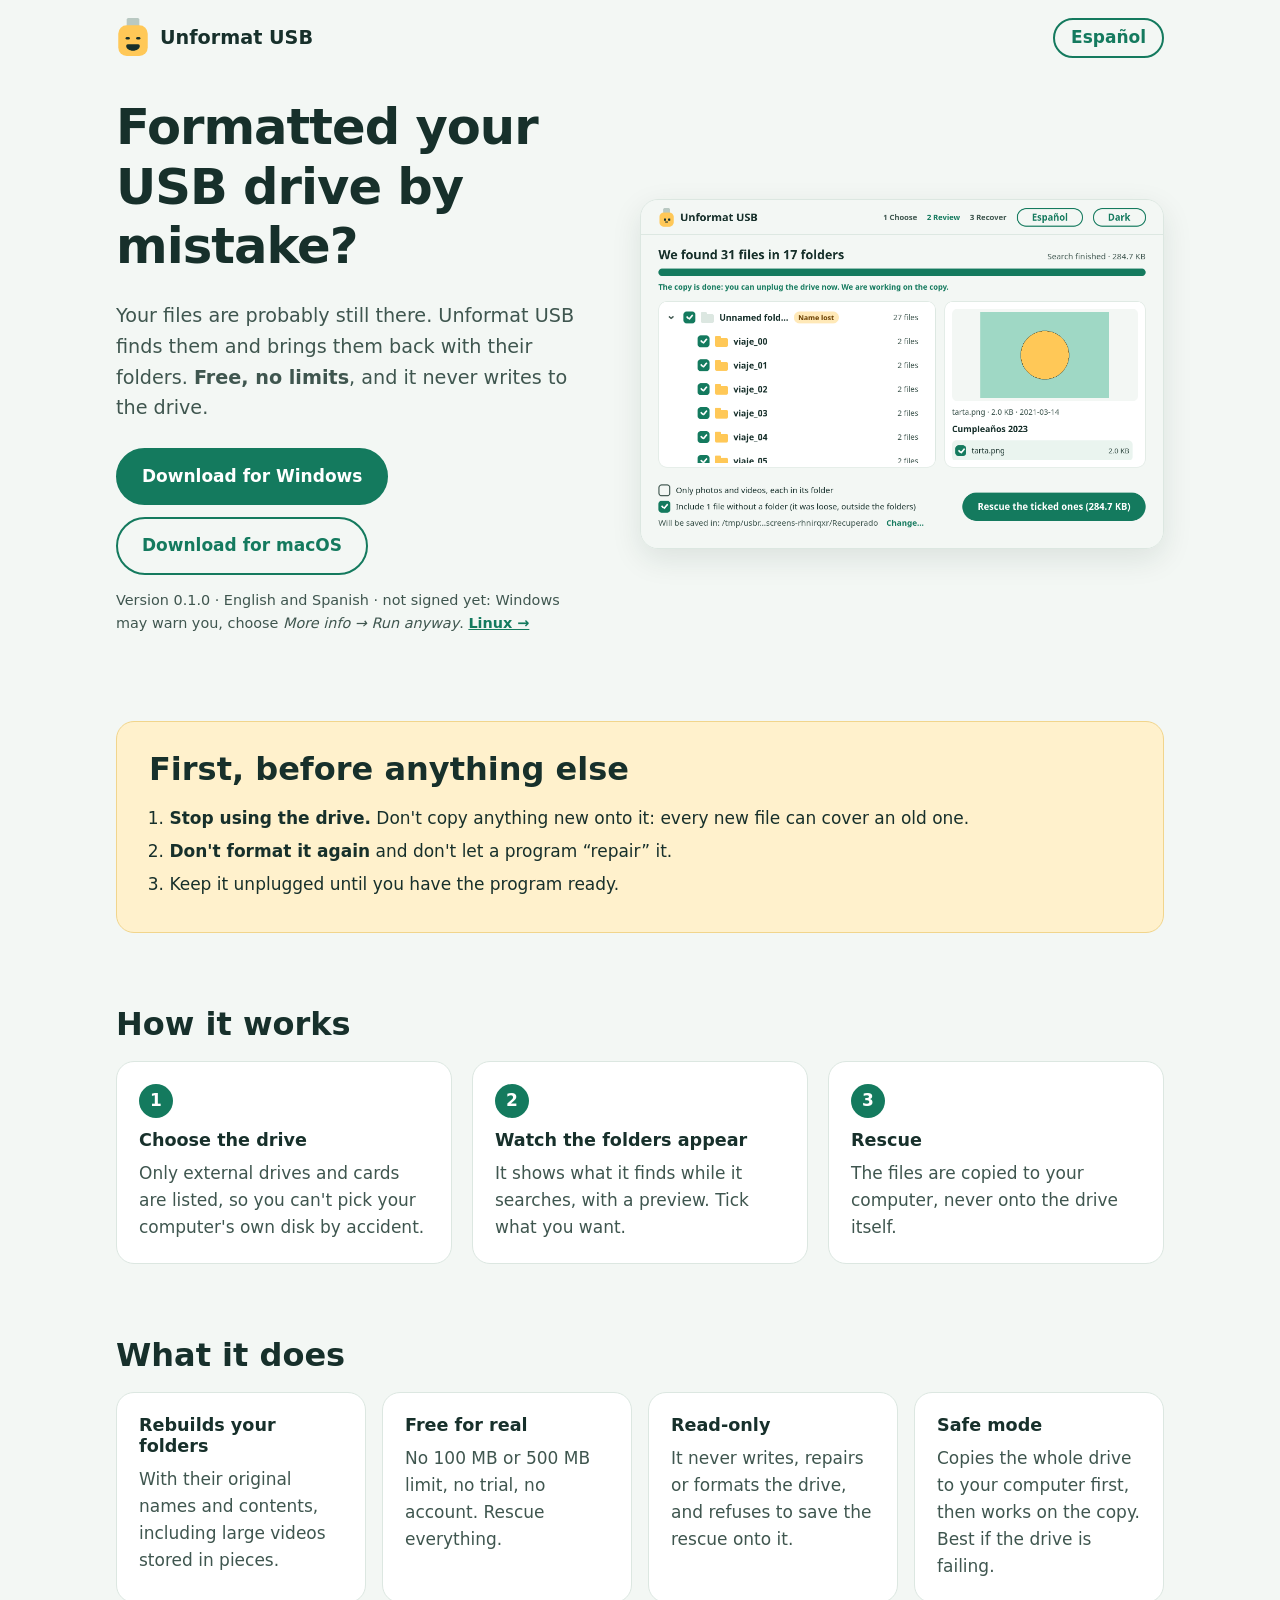
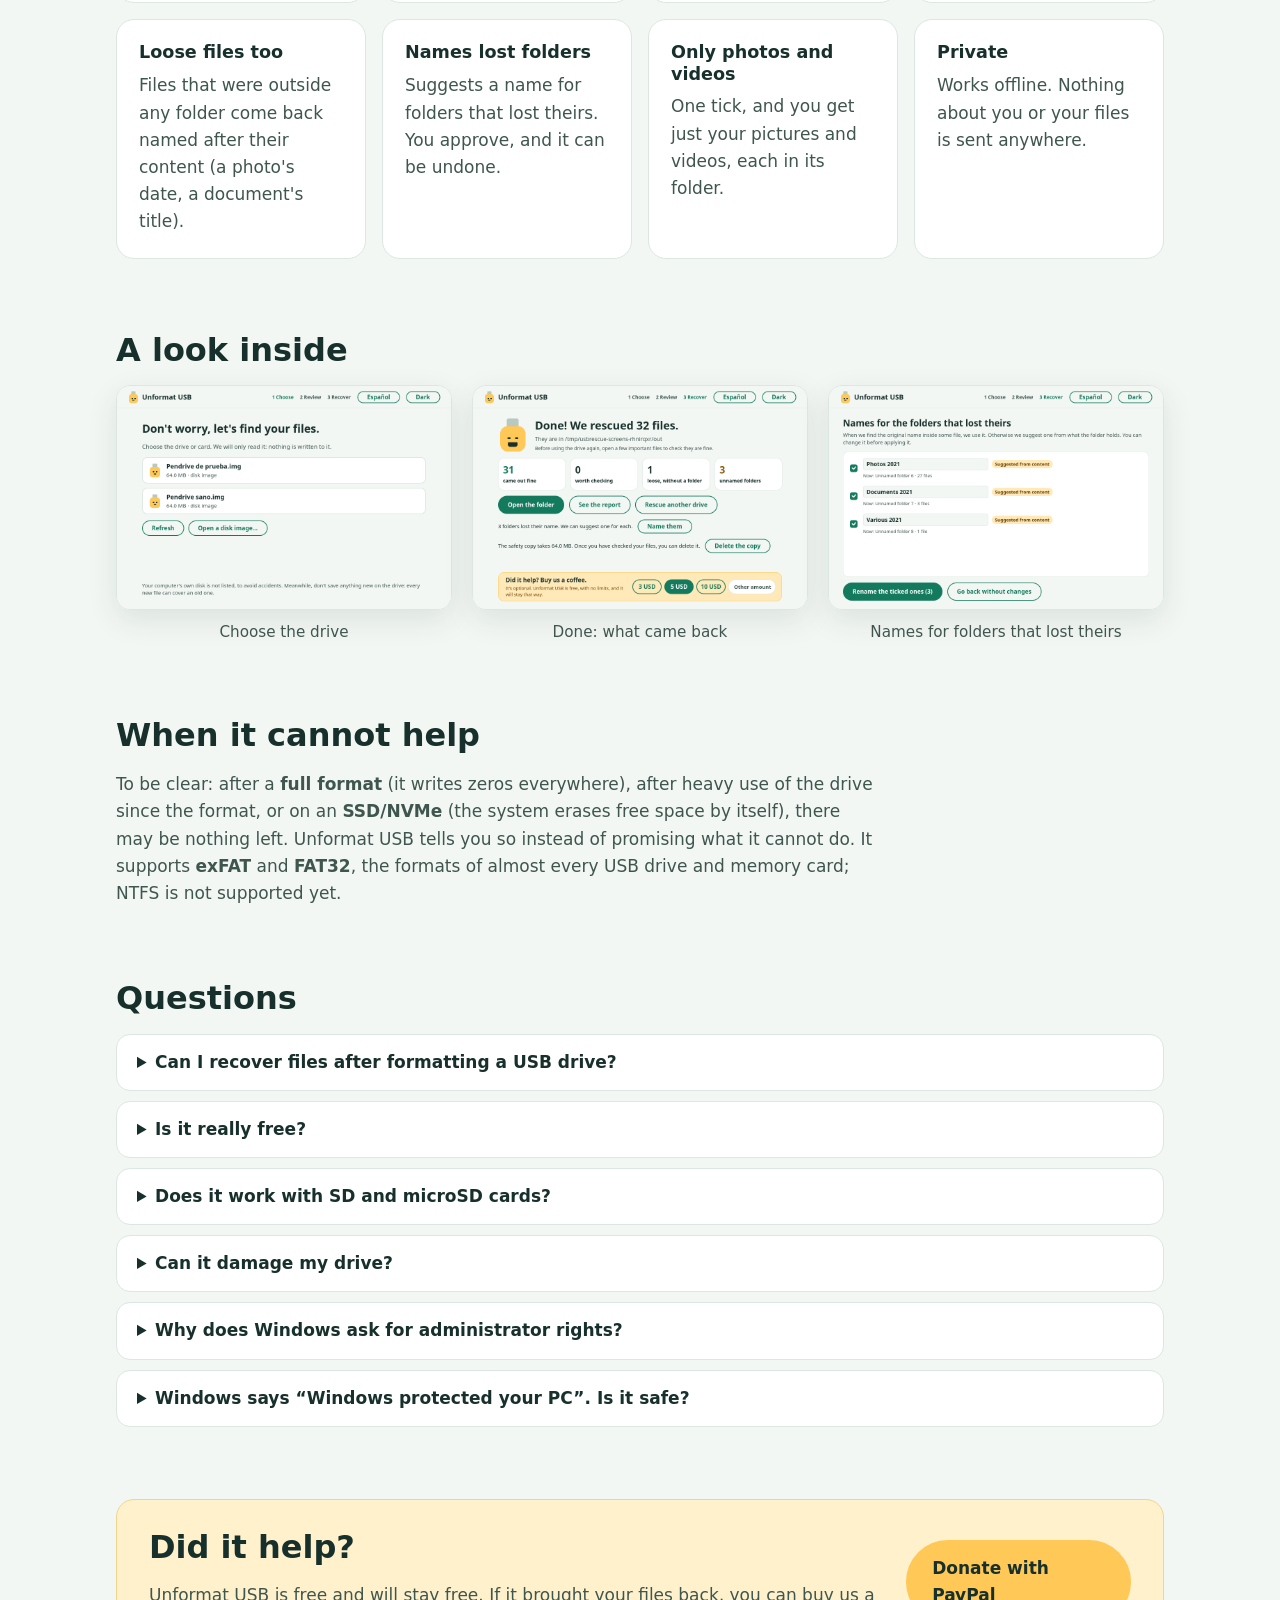
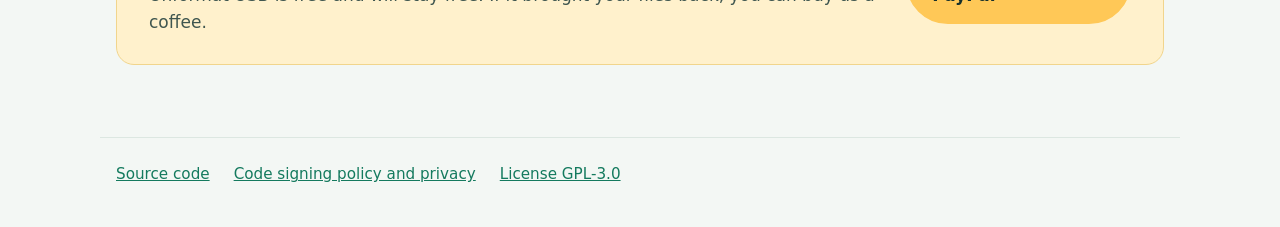
==== docs/index.html @ 5437b18b "Web page for GitHub Pages in English and Spanish, with places for ads Built from one template (tools" ====
<!doctype html>
<html lang="en">
<head>
<meta charset="utf-8">
<meta name="viewport" content="width=device-width, initial-scale=1">
<title>Unformat USB: recover a USB drive formatted by mistake, free</title>
<meta name="description" content="Free, open source program that brings back the folders and files of a USB drive or memory card formatted by mistake (exFAT and FAT32). No limits, never writes to the drive. Windows, macOS and Linux.">
<link rel="canonical" href="https://aluhxp.github.io/unformat-usb/">
<link rel="alternate" hreflang="en" href="https://aluhxp.github.io/unformat-usb/">
<link rel="alternate" hreflang="es" href="https://aluhxp.github.io/unformat-usb/es/">
<link rel="alternate" hreflang="x-default" href="https://aluhxp.github.io/unformat-usb/">
<meta property="og:type" content="website">
<meta property="og:title" content="Unformat USB: recover a USB drive formatted by mistake, free">
<meta property="og:description" content="Free, open source program that brings back the folders and files of a USB drive or memory card formatted by mistake (exFAT and FAT32). No limits, never writes to the drive. Windows, macOS and Linux.">
<meta property="og:url" content="https://aluhxp.github.io/unformat-usb/">
<meta property="og:image" content="https://aluhxp.github.io/unformat-usb/img/en/3-tree.png">
<meta name="twitter:card" content="summary_large_image">
<meta name="theme-color" content="#147A5E">
<link rel="icon" href="icon.svg" type="image/svg+xml">
<link rel="stylesheet" href="style.css">
<script type="application/ld+json">{"@context": "https://schema.org", "@type": "SoftwareApplication", "name": "Unformat USB", "softwareVersion": "0.1.0", "applicationCategory": "UtilitiesApplication", "operatingSystem": "Windows, macOS, Linux", "description": "Free, open source program that brings back the folders and files of a USB drive or memory card formatted by mistake (exFAT and FAT32). No limits, never writes to the drive. Windows, macOS and Linux.", "url": "https://aluhxp.github.io/unformat-usb/", "downloadUrl": "https://github.com/aluhxp/unformat-usb/releases/latest/download/UnformatUSB.exe", "license": "https://www.gnu.org/licenses/gpl-3.0.html", "offers": {"@type": "Offer", "price": "0", "priceCurrency": "USD"}}</script>
<script type="application/ld+json">{"@context": "https://schema.org", "@type": "FAQPage", "mainEntity": [{"@type": "Question", "name": "Can I recover files after formatting a USB drive?", "acceptedAnswer": {"@type": "Answer", "text": "Usually yes. A quick format, the default on Windows, macOS and Linux, only wipes the index of the drive. The files stay where they were until something new is written over them."}}, {"@type": "Question", "name": "Is it really free?", "acceptedAnswer": {"@type": "Answer", "text": "Yes. No limits, no trial, no ads in the program. It is open source (GPL-3.0). If it helps you, you can buy us a coffee, but you don't have to."}}, {"@type": "Question", "name": "Does it work with SD and microSD cards?", "acceptedAnswer": {"@type": "Answer", "text": "Yes, with any card or USB drive formatted as exFAT or FAT32, through a card reader or adapter."}}, {"@type": "Question", "name": "Can it damage my drive?", "acceptedAnswer": {"@type": "Answer", "text": "No. It only reads. It never writes, repairs or formats the drive, and it won't save the rescued files onto the same drive."}}, {"@type": "Question", "name": "Why does Windows ask for administrator rights?", "acceptedAnswer": {"@type": "Answer", "text": "Reading a whole drive, below its files, needs them. That is the only reason."}}, {"@type": "Question", "name": "Windows says “Windows protected your PC”. Is it safe?", "acceptedAnswer": {"@type": "Answer", "text": "The program is not signed yet (a certificate is on the way). Choose “More info” and “Run anyway”. The source code is public and every version is built and tested automatically on GitHub."}}]}</script>
<script src="ads.js" defer></script>
</head>
<body>
<header class="top wrap">
  <a class="brand" href="https://aluhxp.github.io/unformat-usb/"><svg class="mascot" viewBox="0 0 64 76" aria-hidden="true">
<rect x="20" y="0" width="24" height="18" rx="3" fill="#B9C9C2"/>
<rect x="4" y="14" width="56" height="58" rx="16" fill="#FFC857"/>
<rect x="18" y="36" width="8" height="5" rx="2.5" fill="#17302B"/>
<rect x="38" y="36" width="8" height="5" rx="2.5" fill="#17302B"/>
<path d="M22 50h20a3 3 0 0 1 3 3c0 5-6 9-13 9s-13-4-13-9a3 3 0 0 1 3-3z" fill="#17302B"/>
</svg><span>Unformat USB</span></a>
  <a class="lang" href="es/" hreflang="es">Español</a>
</header>
<main>
<section class="hero wrap">
  <div class="hero-text">
    <h1>Formatted your USB drive by mistake?</h1>
    <p class="lead">Your files are probably still there. Unformat USB finds them and brings them back with their folders. <strong>Free, no limits</strong>, and it never writes to the drive.</p>
    <div class="dl">
      <a class="btn primary" href="https://github.com/aluhxp/unformat-usb/releases/latest/download/UnformatUSB.exe" data-os="win">Download for Windows</a>
      <a class="btn" href="https://github.com/aluhxp/unformat-usb/releases/latest/download/UnformatUSB-macOS.zip" data-os="mac">Download for macOS</a>
    </div>
    <p class="note">Version 0.1.0 · English and Spanish · not signed yet: Windows may warn you, choose <em>More info → Run anyway</em>. <a class="linux" href="https://github.com/aluhxp/unformat-usb#download">Linux →</a></p>
  </div>
  <picture class="hero-shot">
    <source srcset="img/en_dark/3-tree.png" media="(prefers-color-scheme: dark)">
    <img src="img/en/3-tree.png" alt="Unformat USB showing the folders it found on a formatted drive" width="960" height="640">
  </picture>
</section>

<section class="wrap first">
  <h2>First, before anything else</h2>
  <ol><li><strong>Stop using the drive.</strong> Don't copy anything new onto it: every new file can cover an old one.</li><li><strong>Don't format it again</strong> and don't let a program “repair” it.</li><li>Keep it unplugged until you have the program ready.</li></ol>
</section>

<section class="wrap">
  <h2>How it works</h2>
  <ol class="how"><li><span class="n">1</span><h3>Choose the drive</h3><p>Only external drives and cards are listed, so you can't pick your computer's own disk by accident.</p></li><li><span class="n">2</span><h3>Watch the folders appear</h3><p>It shows what it finds while it searches, with a preview. Tick what you want.</p></li><li><span class="n">3</span><h3>Rescue</h3><p>The files are copied to your computer, never onto the drive itself.</p></li></ol>
</section>

<aside class="ad" data-ad-slot="after-how" aria-label="Advertisement"></aside>

<section class="wrap">
  <h2>What it does</h2>
  <ul class="feats"><li><h3>Rebuilds your folders</h3><p>With their original names and contents, including large videos stored in pieces.</p></li><li><h3>Free for real</h3><p>No 100 MB or 500 MB limit, no trial, no account. Rescue everything.</p></li><li><h3>Read-only</h3><p>It never writes, repairs or formats the drive, and refuses to save the rescue onto it.</p></li><li><h3>Safe mode</h3><p>Copies the whole drive to your computer first, then works on the copy. Best if the drive is failing.</p></li><li><h3>Loose files too</h3><p>Files that were outside any folder come back named after their content (a photo's date, a document's title).</p></li><li><h3>Names lost folders</h3><p>Suggests a name for folders that lost theirs. You approve, and it can be undone.</p></li><li><h3>Only photos and videos</h3><p>One tick, and you get just your pictures and videos, each in its folder.</p></li><li><h3>Private</h3><p>Works offline. Nothing about you or your files is sent anywhere.</p></li></ul>
</section>

<section class="wrap">
  <h2>A look inside</h2>
  <div class="shots"><figure><picture><source srcset="img/en_dark/1-pick.png" media="(prefers-color-scheme: dark)"><img src="img/en/1-pick.png" alt="Choose the drive" width="960" height="640" loading="lazy"></picture><figcaption>Choose the drive</figcaption></figure><figure><picture><source srcset="img/en_dark/5-done.png" media="(prefers-color-scheme: dark)"><img src="img/en/5-done.png" alt="Done: what came back" width="960" height="640" loading="lazy"></picture><figcaption>Done: what came back</figcaption></figure><figure><picture><source srcset="img/en_dark/6-names.png" media="(prefers-color-scheme: dark)"><img src="img/en/6-names.png" alt="Names for folders that lost theirs" width="960" height="640" loading="lazy"></picture><figcaption>Names for folders that lost theirs</figcaption></figure></div>
</section>

<section class="wrap honest">
  <h2>When it cannot help</h2>
  <p>To be clear: after a <strong>full format</strong> (it writes zeros everywhere), after heavy use of the drive since the format, or on an <strong>SSD/NVMe</strong> (the system erases free space by itself), there may be nothing left. Unformat USB tells you so instead of promising what it cannot do. It supports <strong>exFAT</strong> and <strong>FAT32</strong>, the formats of almost every USB drive and memory card; NTFS is not supported yet.</p>
</section>

<aside class="ad" data-ad-slot="before-faq" aria-label="Advertisement"></aside>

<section class="wrap faq">
  <h2>Questions</h2>
  <details><summary>Can I recover files after formatting a USB drive?</summary><p>Usually yes. A quick format, the default on Windows, macOS and Linux, only wipes the index of the drive. The files stay where they were until something new is written over them.</p></details><details><summary>Is it really free?</summary><p>Yes. No limits, no trial, no ads in the program. It is open source (GPL-3.0). If it helps you, you can buy us a coffee, but you don&#x27;t have to.</p></details><details><summary>Does it work with SD and microSD cards?</summary><p>Yes, with any card or USB drive formatted as exFAT or FAT32, through a card reader or adapter.</p></details><details><summary>Can it damage my drive?</summary><p>No. It only reads. It never writes, repairs or formats the drive, and it won&#x27;t save the rescued files onto the same drive.</p></details><details><summary>Why does Windows ask for administrator rights?</summary><p>Reading a whole drive, below its files, needs them. That is the only reason.</p></details><details><summary>Windows says “Windows protected your PC”. Is it safe?</summary><p>The program is not signed yet (a certificate is on the way). Choose “More info” and “Run anyway”. The source code is public and every version is built and tested automatically on GitHub.</p></details>
</section>

<section class="wrap donate">
  <div>
    <h2>Did it help?</h2>
    <p>Unformat USB is free and will stay free. If it brought your files back, you can buy us a coffee.</p>
  </div>
  <a class="btn sun" href="https://www.paypal.com/donate/?business=aluhxp%40gmail.com&amp;currency_code=USD&amp;item_name=Unformat+USB" rel="noopener">Donate with PayPal</a>
</section>

<aside class="ad" data-ad-slot="bottom" aria-label="Advertisement"></aside>
</main>
<footer class="wrap foot">
  <a href="https://github.com/aluhxp/unformat-usb">Source code</a>
  <a href="https://github.com/aluhxp/unformat-usb/blob/main/docs/code-signing.md">Code signing policy and privacy</a>
  <a href="https://github.com/aluhxp/unformat-usb/blob/main/LICENSE">License GPL-3.0</a>
</footer>
<script>
// put the button for the visitor's system first
(function () {
  var mac = /Mac|iPhone|iPad/.test(navigator.platform || navigator.userAgent);
  if (!mac) return;
  var dl = document.querySelector('.dl'), m = dl.querySelector('[data-os=mac]'), w = dl.querySelector('[data-os=win]');
  m.classList.add('primary'); w.classList.remove('primary'); dl.insertBefore(m, w);
})();
</script>
</body>
</html>
---- docs/style.css ----
:root {
  --bg: #F3F7F4; --card: #FFFFFF; --line: #DCE7E1; --ink: #17302B; --soft: #3F564F;
  --accent: #147A5E; --accent-ink: #FFFFFF; --sun: #FFC857; --sun-bg: #FFF1CC; --sun-line: #F1D58C;
  --shadow: 0 10px 30px rgba(23, 48, 43, .10);
}
@media (prefers-color-scheme: dark) {
  :root {
    --bg: #10201C; --card: #19302A; --line: #2B4A41; --ink: #EAF4EF; --soft: #A9C2B8;
    --accent: #3FC79E; --accent-ink: #0B1F19; --sun-bg: #3A2F12; --sun-line: #5C4A1C;
    --shadow: 0 10px 30px rgba(0, 0, 0, .35);
  }
}
* { box-sizing: border-box; }
html { -webkit-text-size-adjust: 100%; }
body {
  margin: 0; background: var(--bg); color: var(--ink);
  font: 17px/1.6 "Nunito", "Segoe UI", system-ui, -apple-system, Roboto, "Noto Sans", sans-serif;
}
a { color: var(--accent); }
img { max-width: 100%; height: auto; display: block; }
.wrap { max-width: 1080px; margin: 0 auto; padding: 0 16px; }
h1, h2, h3 { line-height: 1.2; margin: 0 0 .5em; }
h1 { font-size: clamp(2rem, 5vw, 3.1rem); letter-spacing: -.02em; }
h2 { font-size: clamp(1.5rem, 3vw, 2rem); margin-top: 0; }
h3 { font-size: 1.1rem; }
section.wrap { margin: 72px auto; }
.hero.wrap { margin-top: 40px; }

.top { display: flex; align-items: center; justify-content: space-between; padding-top: 18px; }
.brand { display: flex; align-items: center; gap: 10px; color: var(--ink); text-decoration: none;
         font-weight: 800; font-size: 1.2rem; }
.mascot { width: 34px; height: 40px; }
.lang { font-weight: 700; text-decoration: none; border: 2px solid var(--accent); border-radius: 999px;
        padding: 4px 16px; }

.hero { display: grid; grid-template-columns: 1fr 1.1fr; gap: 48px; align-items: center; }
.lead { font-size: 1.2rem; color: var(--soft); }
.hero-shot img { border-radius: 18px; box-shadow: var(--shadow); border: 1px solid var(--line); }
.dl { display: flex; flex-wrap: wrap; gap: 12px; margin: 24px 0 10px; }
.btn { display: inline-block; padding: 13px 24px; border-radius: 999px; font-weight: 800;
       text-decoration: none; border: 2px solid var(--accent); color: var(--accent); background: transparent;
       transition: transform .15s ease, box-shadow .15s ease; }
.btn:hover { transform: translateY(-2px); box-shadow: var(--shadow); }
.btn.primary { background: var(--accent); color: var(--accent-ink); }
.btn.ghost { border-color: var(--line); color: var(--soft); }
.btn.sun { background: var(--sun); border-color: var(--sun); color: #17302B; }
.note { font-size: .9rem; color: var(--soft); }
.linux { font-weight: 700; }

.first, .donate { max-width: 1048px; }
.first { background: var(--sun-bg); border: 1px solid var(--sun-line); border-radius: 18px; padding: 28px 32px; }
.first ol { margin: 0; padding-left: 1.2em; }
.first li { margin: 6px 0; }

.how { list-style: none; padding: 0; display: grid; grid-template-columns: repeat(3, 1fr); gap: 20px; }
.how li, .feats li { background: var(--card); border: 1px solid var(--line); border-radius: 18px; padding: 22px; }
.how p, .feats p { margin: 0; color: var(--soft); }
.n { display: inline-grid; place-items: center; width: 34px; height: 34px; border-radius: 50%;
     background: var(--accent); color: var(--accent-ink); font-weight: 800; margin-bottom: 12px; }
.feats { list-style: none; padding: 0; display: grid; grid-template-columns: repeat(4, 1fr); gap: 16px; }

.shots { display: grid; grid-template-columns: repeat(3, 1fr); gap: 20px; }
.shots figure { margin: 0; }
.shots img { border-radius: 14px; border: 1px solid var(--line); box-shadow: var(--shadow); }
figcaption { text-align: center; color: var(--soft); font-size: .95rem; margin-top: 10px; }

.honest p { max-width: 760px; color: var(--soft); }
.faq details { background: var(--card); border: 1px solid var(--line); border-radius: 14px;
               padding: 14px 20px; margin: 10px 0; }
.faq summary { cursor: pointer; font-weight: 700; }
.faq details p { margin: 10px 0 2px; color: var(--soft); }

.donate { display: flex; gap: 24px; align-items: center; justify-content: space-between;
          background: var(--sun-bg); border: 1px solid var(--sun-line); border-radius: 18px; padding: 28px 32px; }
.donate p { margin: 0; color: var(--soft); }

/* ad places stay hidden until ads.js fills them */
.ad { display: none; max-width: 1080px; margin: 48px auto; padding: 0 16px; text-align: center; }
.ad.on { display: block; }
.ad.on::before { content: attr(aria-label); display: block; font-size: .75rem; color: var(--soft);
                 letter-spacing: .08em; text-transform: uppercase; margin-bottom: 6px; }

.foot { display: flex; flex-wrap: wrap; gap: 24px; padding-top: 24px; padding-bottom: 40px;
        border-top: 1px solid var(--line); font-size: .95rem; }

@media (max-width: 880px) {
  .hero { grid-template-columns: 1fr; gap: 32px; }
  .how, .shots { grid-template-columns: 1fr; }
  .feats { grid-template-columns: 1fr 1fr; }
}
@media (max-width: 520px) {
  section.wrap { margin: 48px auto; }
  .first, .donate { margin-left: 16px; margin-right: 16px; }
  .feats { grid-template-columns: 1fr; }
  .first, .donate { padding: 22px 20px; }
  .donate { flex-direction: column; align-items: flex-start; }
  .btn { width: 100%; text-align: center; }
}
@media (prefers-reduced-motion: reduce) { .btn { transition: none; } .btn:hover { transform: none; } }
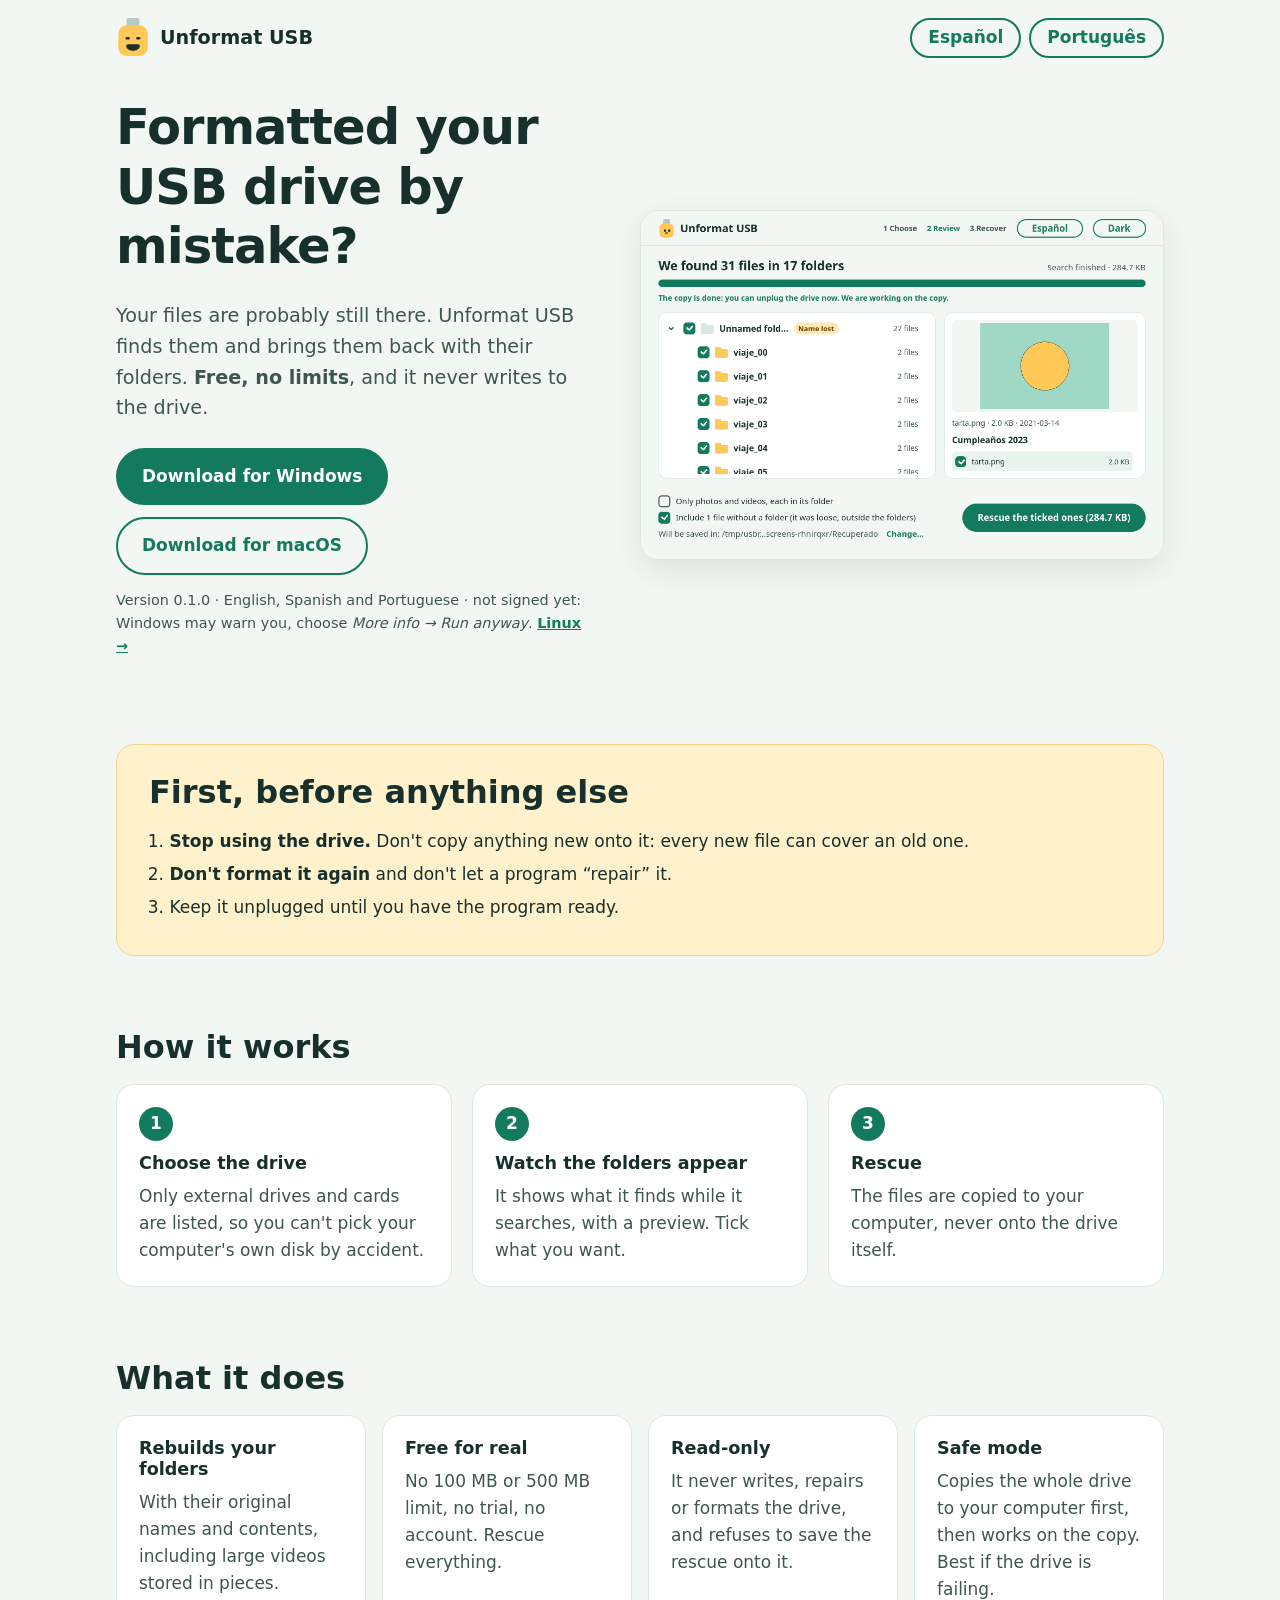
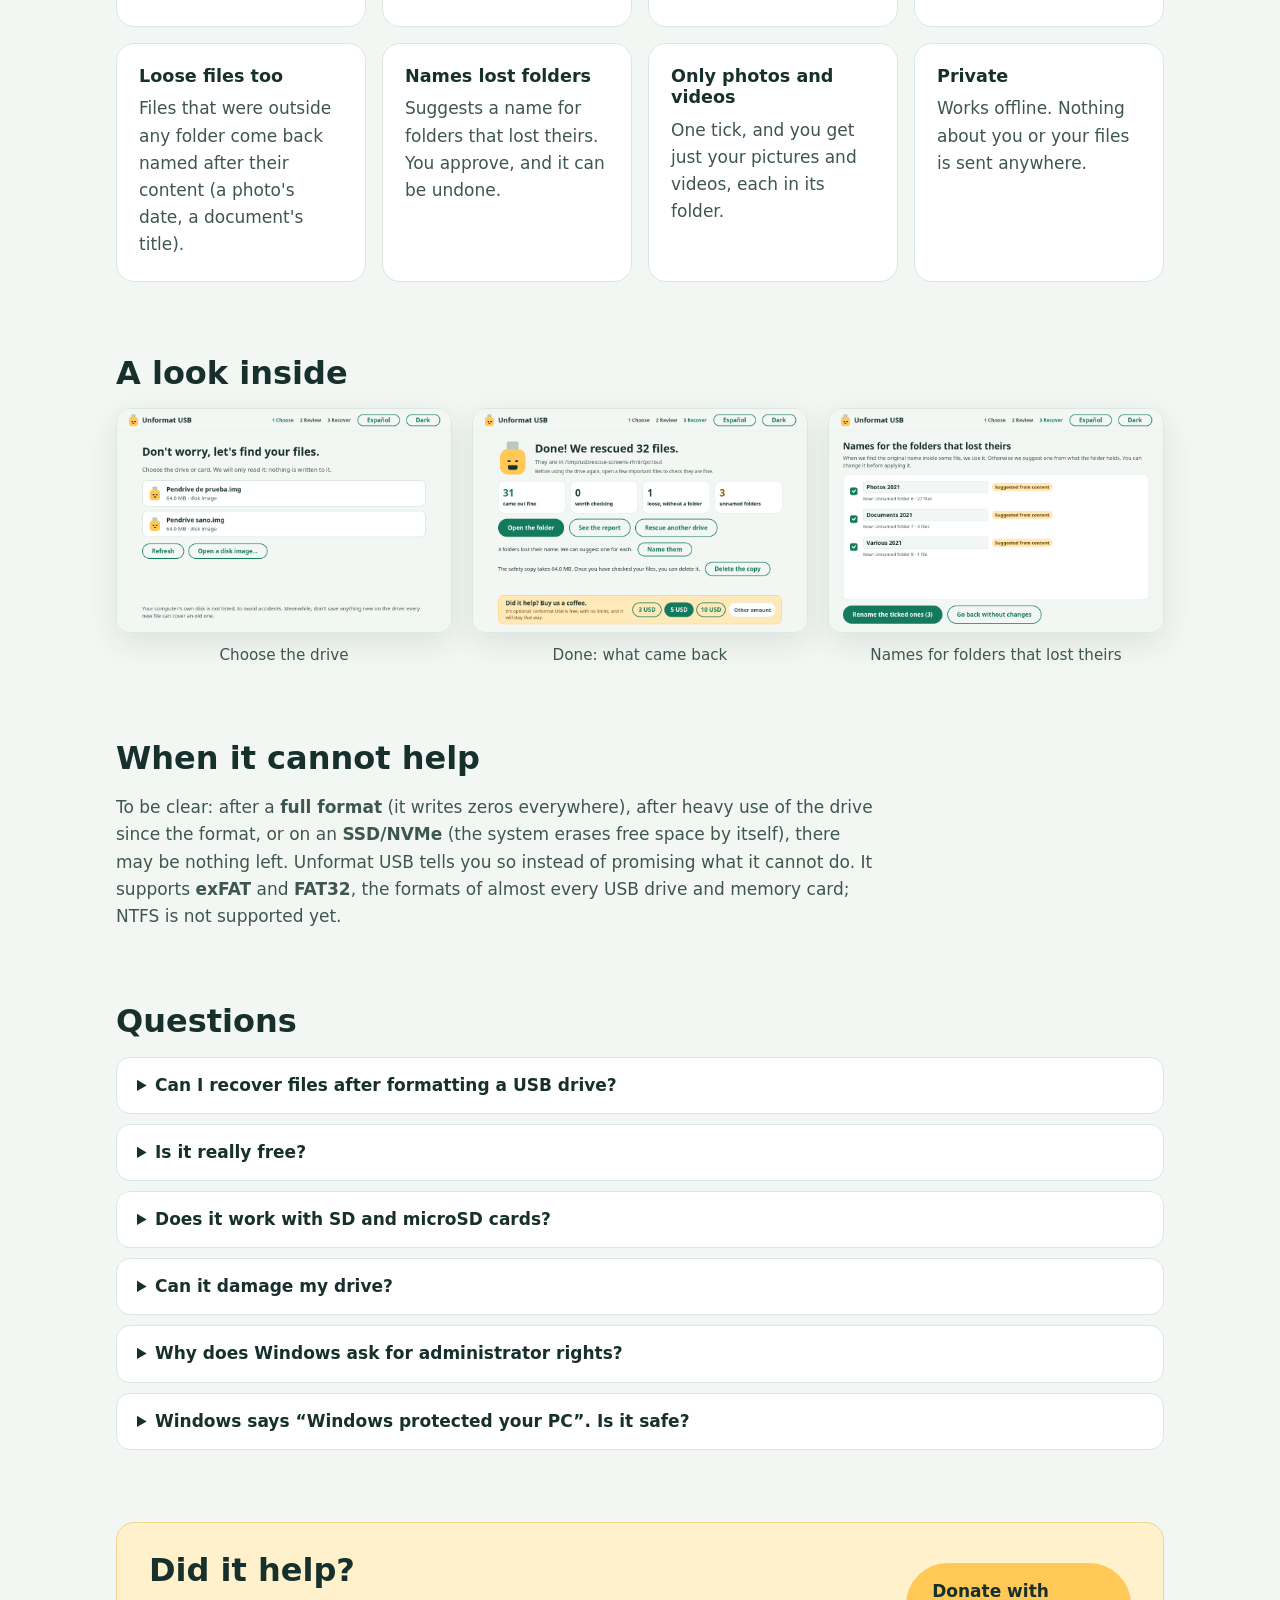
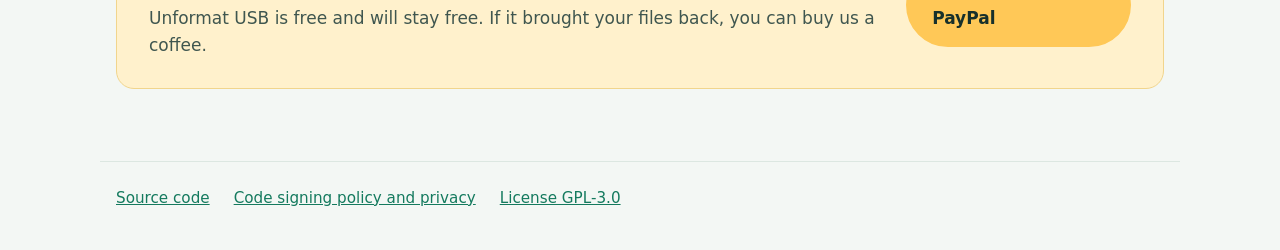
==== commit 352b71b5: "Web page in Portuguese; languages in the README Co-Authored-By: Claude Opus 5.5 <noreply@anthropic.c" ====
--- a/docs/index.html
+++ b/docs/index.html
@@ -8,6 +8,7 @@
 <link rel="canonical" href="https://aluhxp.github.io/unformat-usb/">
 <link rel="alternate" hreflang="en" href="https://aluhxp.github.io/unformat-usb/">
 <link rel="alternate" hreflang="es" href="https://aluhxp.github.io/unformat-usb/es/">
+<link rel="alternate" hreflang="pt-BR" href="https://aluhxp.github.io/unformat-usb/pt/">
 <link rel="alternate" hreflang="x-default" href="https://aluhxp.github.io/unformat-usb/">
 <meta property="og:type" content="website">
 <meta property="og:title" content="Unformat USB: recover a USB drive formatted by mistake, free">
@@ -31,7 +32,7 @@
 <rect x="38" y="36" width="8" height="5" rx="2.5" fill="#17302B"/>
 <path d="M22 50h20a3 3 0 0 1 3 3c0 5-6 9-13 9s-13-4-13-9a3 3 0 0 1 3-3z" fill="#17302B"/>
 </svg><span>Unformat USB</span></a>
-  <a class="lang" href="es/" hreflang="es">Español</a>
+  <nav class="langs"><a class="lang" href="es/" hreflang="es" lang="es">Español</a><a class="lang" href="pt/" hreflang="pt-BR" lang="pt-BR">Português</a></nav>
 </header>
 <main>
 <section class="hero wrap">
@@ -42,7 +43,7 @@
       <a class="btn primary" href="https://github.com/aluhxp/unformat-usb/releases/latest/download/UnformatUSB.exe" data-os="win">Download for Windows</a>
       <a class="btn" href="https://github.com/aluhxp/unformat-usb/releases/latest/download/UnformatUSB-macOS.zip" data-os="mac">Download for macOS</a>
     </div>
-    <p class="note">Version 0.1.0 · English and Spanish · not signed yet: Windows may warn you, choose <em>More info → Run anyway</em>. <a class="linux" href="https://github.com/aluhxp/unformat-usb#download">Linux →</a></p>
+    <p class="note">Version 0.1.0 · English, Spanish and Portuguese · not signed yet: Windows may warn you, choose <em>More info → Run anyway</em>. <a class="linux" href="https://github.com/aluhxp/unformat-usb#download">Linux →</a></p>
   </div>
   <picture class="hero-shot">
     <source srcset="img/en_dark/3-tree.png" media="(prefers-color-scheme: dark)">
--- a/docs/style.css
+++ b/docs/style.css
@@ -30,6 +30,7 @@
 .brand { display: flex; align-items: center; gap: 10px; color: var(--ink); text-decoration: none;
          font-weight: 800; font-size: 1.2rem; }
 .mascot { width: 34px; height: 40px; }
+.langs { display: flex; gap: 8px; }
 .lang { font-weight: 700; text-decoration: none; border: 2px solid var(--accent); border-radius: 999px;
         padding: 4px 16px; }
 
@@ -89,6 +90,8 @@
   .feats { grid-template-columns: 1fr 1fr; }
 }
 @media (max-width: 520px) {
+  .top { flex-wrap: wrap; gap: 10px; }
+  .lang { padding: 4px 12px; font-size: .9rem; }
   section.wrap { margin: 48px auto; }
   .first, .donate { margin-left: 16px; margin-right: 16px; }
   .feats { grid-template-columns: 1fr; }
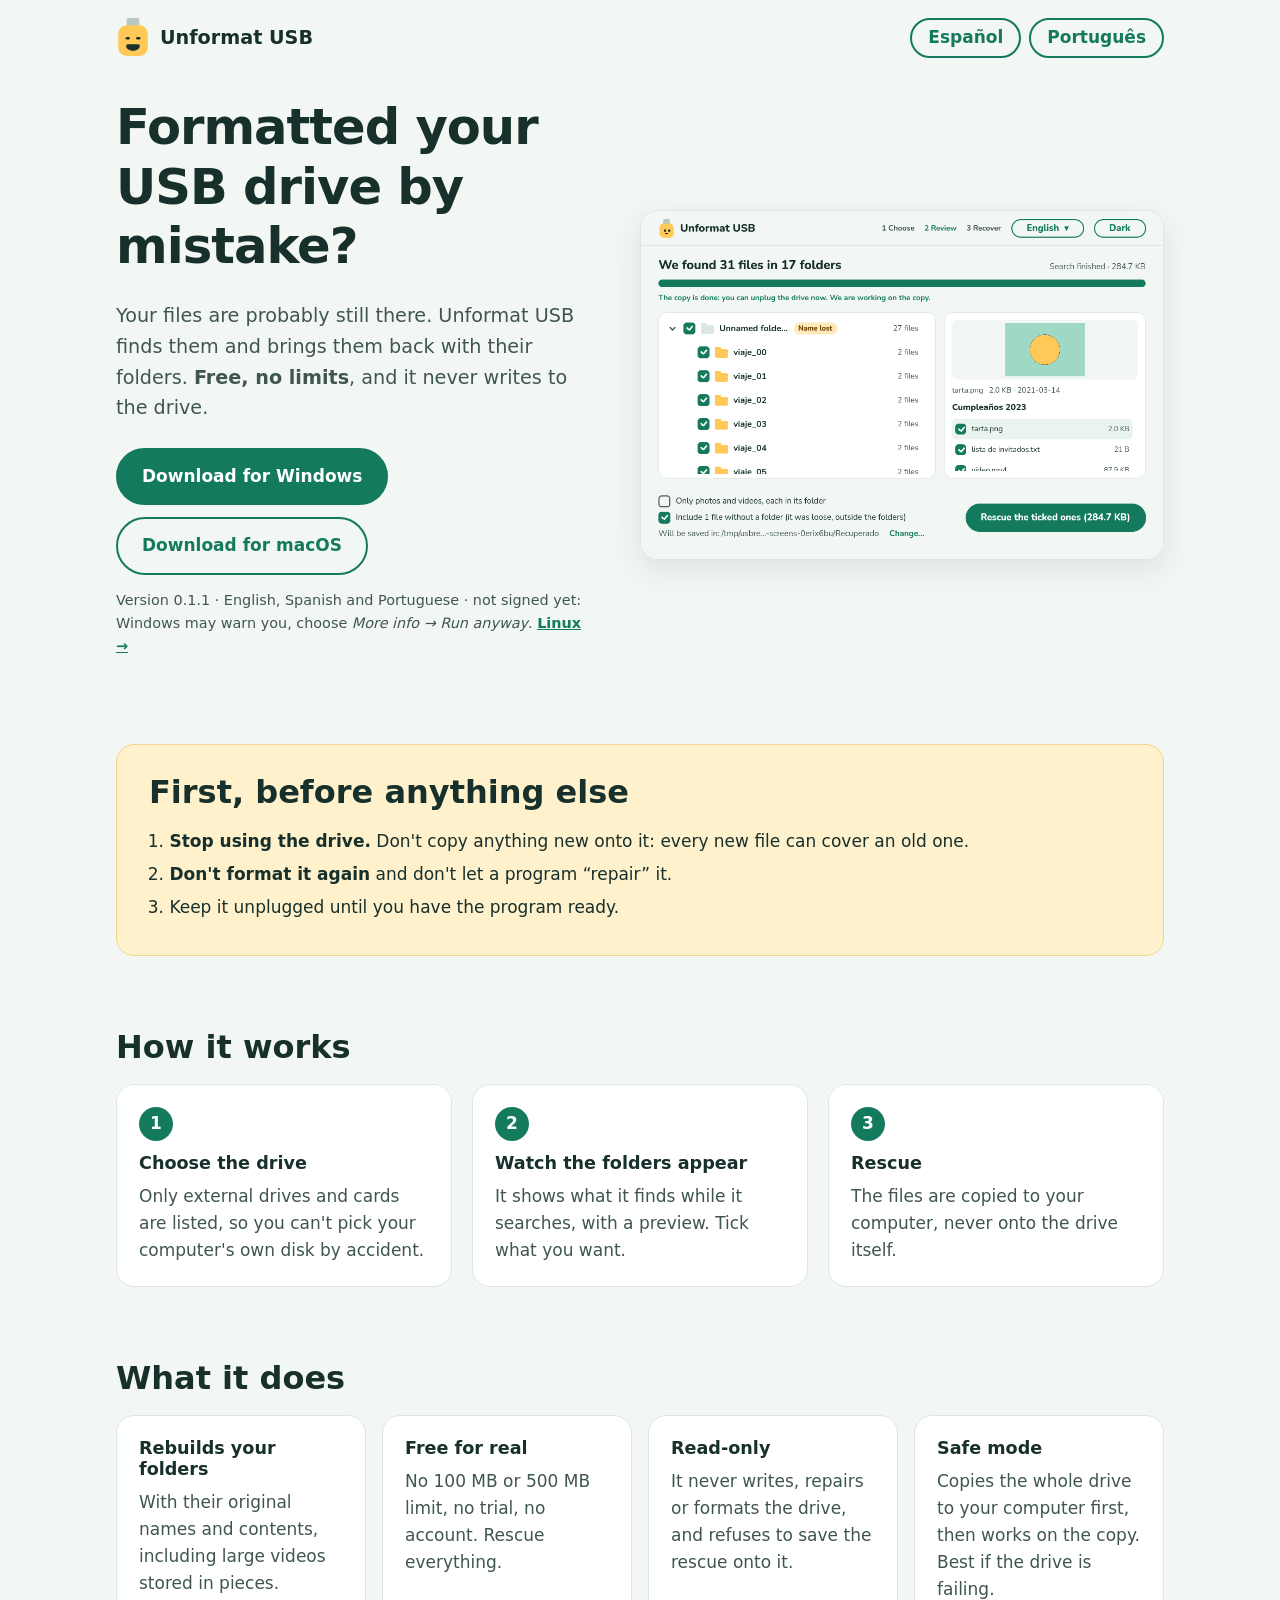
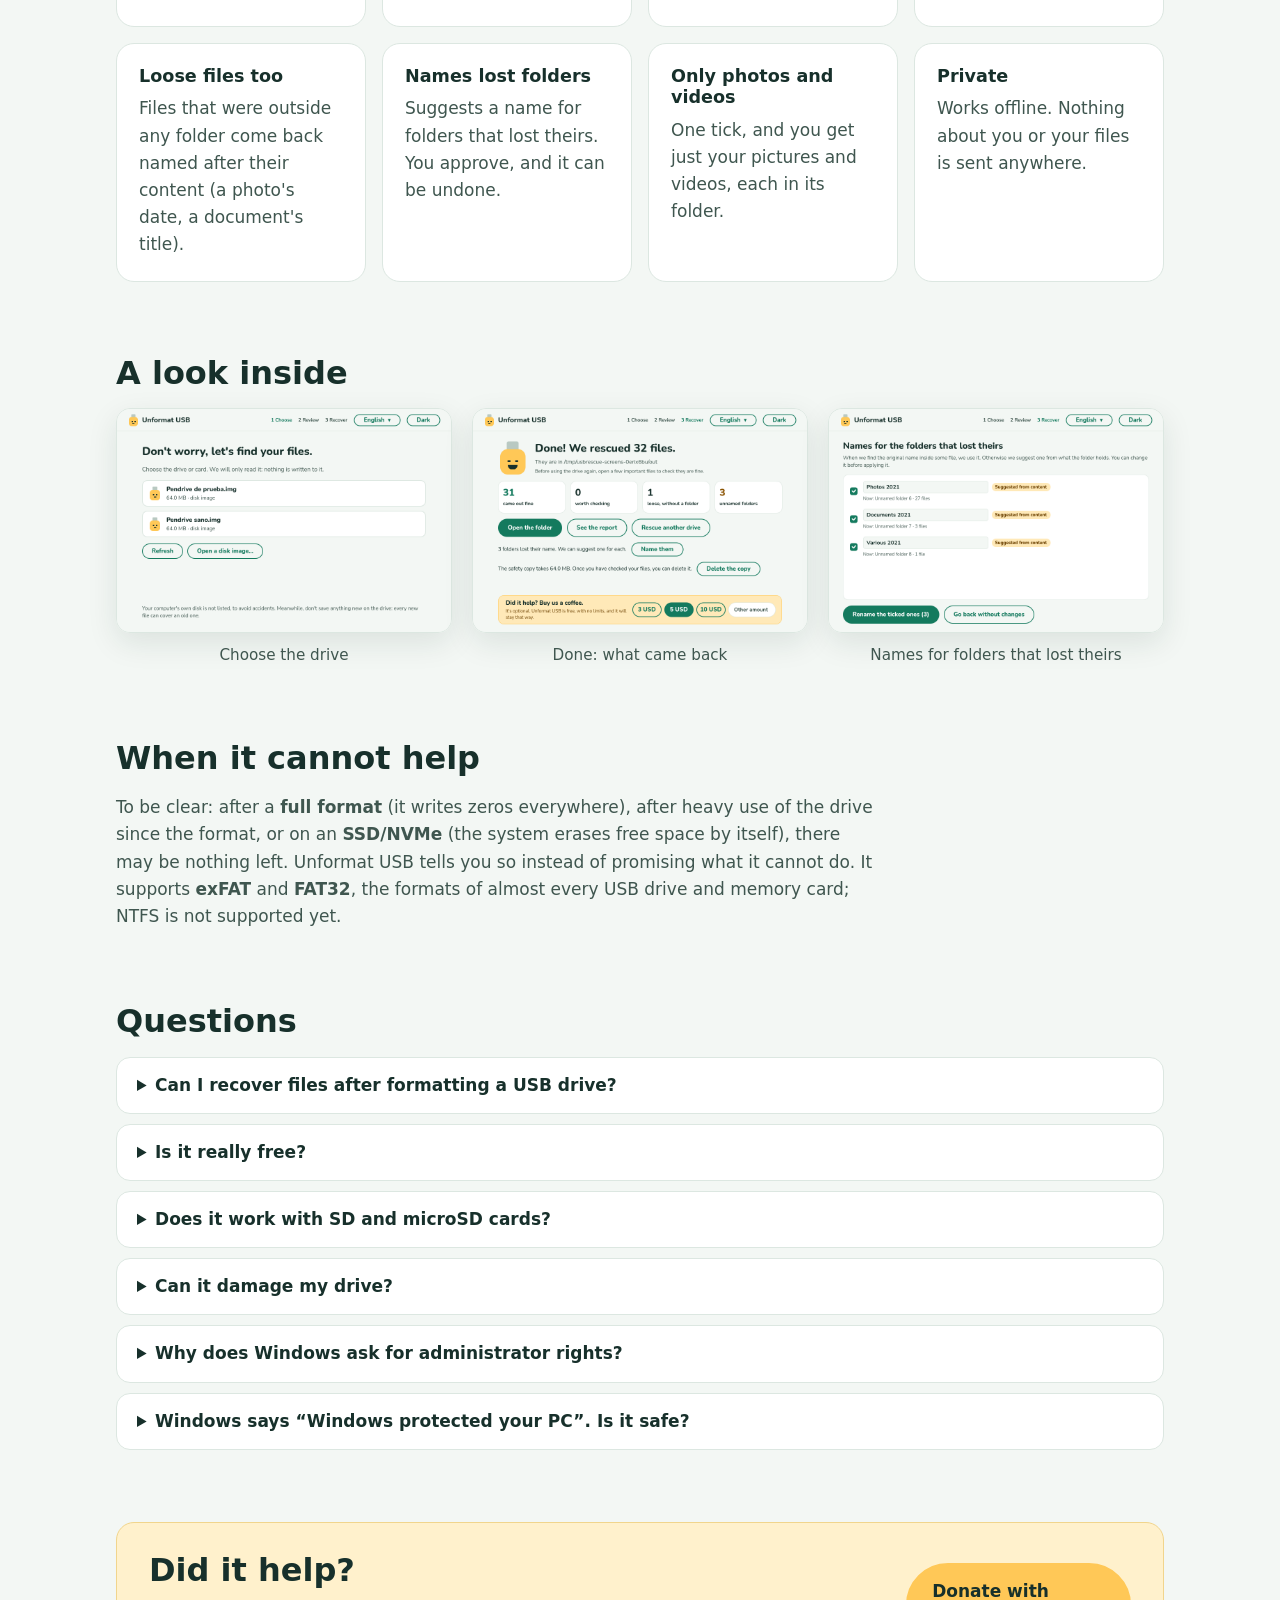
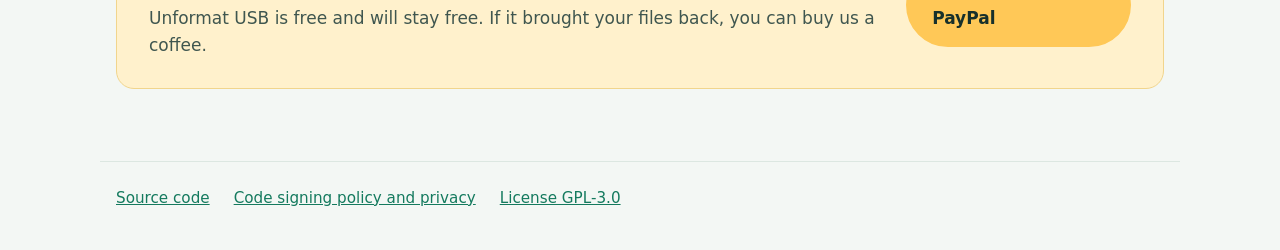
==== commit 8c9b9d75: "Version 0.1.1: Portuguese, Linux AppImage, icon and font Co-Authored-By: Claude Opus 5.5 <noreply@an" ====
--- a/docs/index.html
+++ b/docs/index.html
@@ -19,7 +19,7 @@
 <meta name="theme-color" content="#147A5E">
 <link rel="icon" href="icon.svg" type="image/svg+xml">
 <link rel="stylesheet" href="style.css">
-<script type="application/ld+json">{"@context": "https://schema.org", "@type": "SoftwareApplication", "name": "Unformat USB", "softwareVersion": "0.1.0", "applicationCategory": "UtilitiesApplication", "operatingSystem": "Windows, macOS, Linux", "description": "Free, open source program that brings back the folders and files of a USB drive or memory card formatted by mistake (exFAT and FAT32). No limits, never writes to the drive. Windows, macOS and Linux.", "url": "https://aluhxp.github.io/unformat-usb/", "downloadUrl": "https://github.com/aluhxp/unformat-usb/releases/latest/download/UnformatUSB.exe", "license": "https://www.gnu.org/licenses/gpl-3.0.html", "offers": {"@type": "Offer", "price": "0", "priceCurrency": "USD"}}</script>
+<script type="application/ld+json">{"@context": "https://schema.org", "@type": "SoftwareApplication", "name": "Unformat USB", "softwareVersion": "0.1.1", "applicationCategory": "UtilitiesApplication", "operatingSystem": "Windows, macOS, Linux", "description": "Free, open source program that brings back the folders and files of a USB drive or memory card formatted by mistake (exFAT and FAT32). No limits, never writes to the drive. Windows, macOS and Linux.", "url": "https://aluhxp.github.io/unformat-usb/", "downloadUrl": "https://github.com/aluhxp/unformat-usb/releases/latest/download/UnformatUSB.exe", "license": "https://www.gnu.org/licenses/gpl-3.0.html", "offers": {"@type": "Offer", "price": "0", "priceCurrency": "USD"}}</script>
 <script type="application/ld+json">{"@context": "https://schema.org", "@type": "FAQPage", "mainEntity": [{"@type": "Question", "name": "Can I recover files after formatting a USB drive?", "acceptedAnswer": {"@type": "Answer", "text": "Usually yes. A quick format, the default on Windows, macOS and Linux, only wipes the index of the drive. The files stay where they were until something new is written over them."}}, {"@type": "Question", "name": "Is it really free?", "acceptedAnswer": {"@type": "Answer", "text": "Yes. No limits, no trial, no ads in the program. It is open source (GPL-3.0). If it helps you, you can buy us a coffee, but you don't have to."}}, {"@type": "Question", "name": "Does it work with SD and microSD cards?", "acceptedAnswer": {"@type": "Answer", "text": "Yes, with any card or USB drive formatted as exFAT or FAT32, through a card reader or adapter."}}, {"@type": "Question", "name": "Can it damage my drive?", "acceptedAnswer": {"@type": "Answer", "text": "No. It only reads. It never writes, repairs or formats the drive, and it won't save the rescued files onto the same drive."}}, {"@type": "Question", "name": "Why does Windows ask for administrator rights?", "acceptedAnswer": {"@type": "Answer", "text": "Reading a whole drive, below its files, needs them. That is the only reason."}}, {"@type": "Question", "name": "Windows says “Windows protected your PC”. Is it safe?", "acceptedAnswer": {"@type": "Answer", "text": "The program is not signed yet (a certificate is on the way). Choose “More info” and “Run anyway”. The source code is public and every version is built and tested automatically on GitHub."}}]}</script>
 <script src="ads.js" defer></script>
 </head>
@@ -43,7 +43,7 @@
       <a class="btn primary" href="https://github.com/aluhxp/unformat-usb/releases/latest/download/UnformatUSB.exe" data-os="win">Download for Windows</a>
       <a class="btn" href="https://github.com/aluhxp/unformat-usb/releases/latest/download/UnformatUSB-macOS.zip" data-os="mac">Download for macOS</a>
     </div>
-    <p class="note">Version 0.1.0 · English, Spanish and Portuguese · not signed yet: Windows may warn you, choose <em>More info → Run anyway</em>. <a class="linux" href="https://github.com/aluhxp/unformat-usb#download">Linux →</a></p>
+    <p class="note">Version 0.1.1 · English, Spanish and Portuguese · not signed yet: Windows may warn you, choose <em>More info → Run anyway</em>. <a class="linux" href="https://github.com/aluhxp/unformat-usb/releases/latest/download/UnformatUSB-x86_64.AppImage">Linux →</a></p>
   </div>
   <picture class="hero-shot">
     <source srcset="img/en_dark/3-tree.png" media="(prefers-color-scheme: dark)">
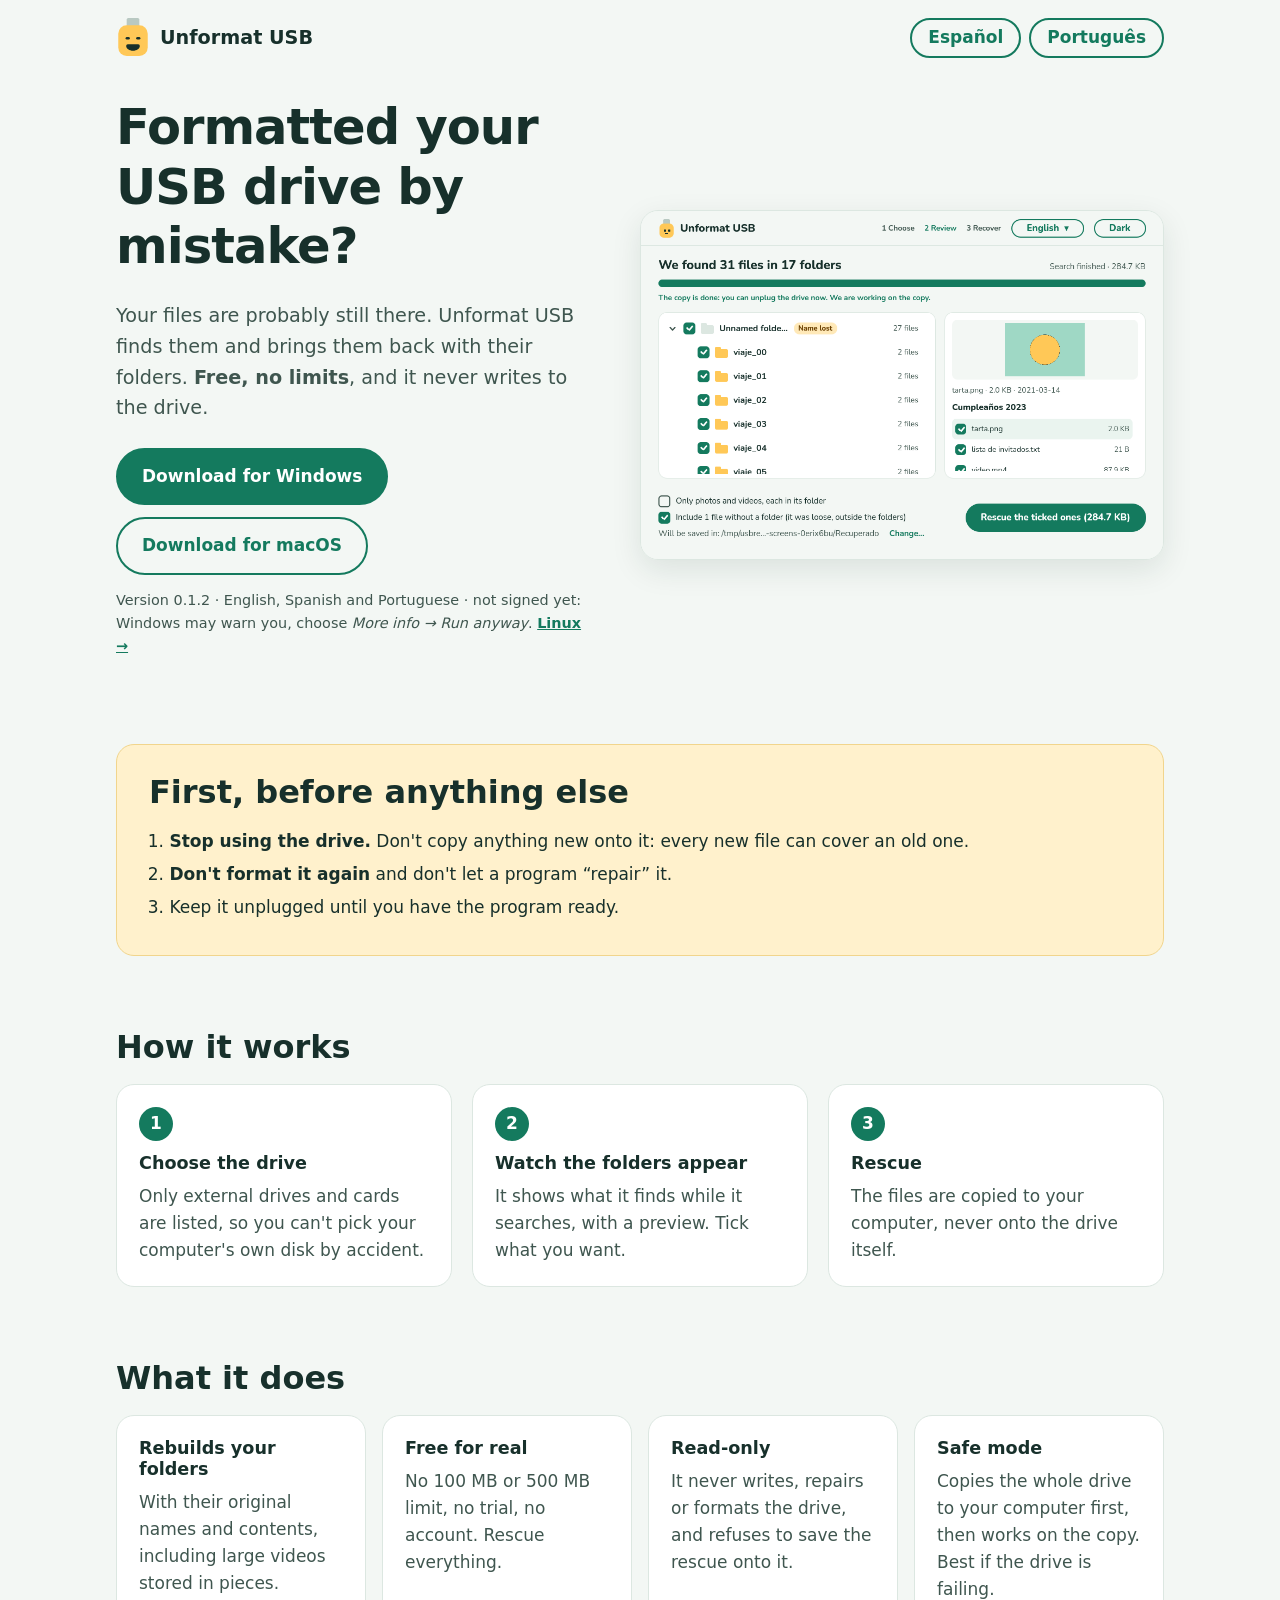
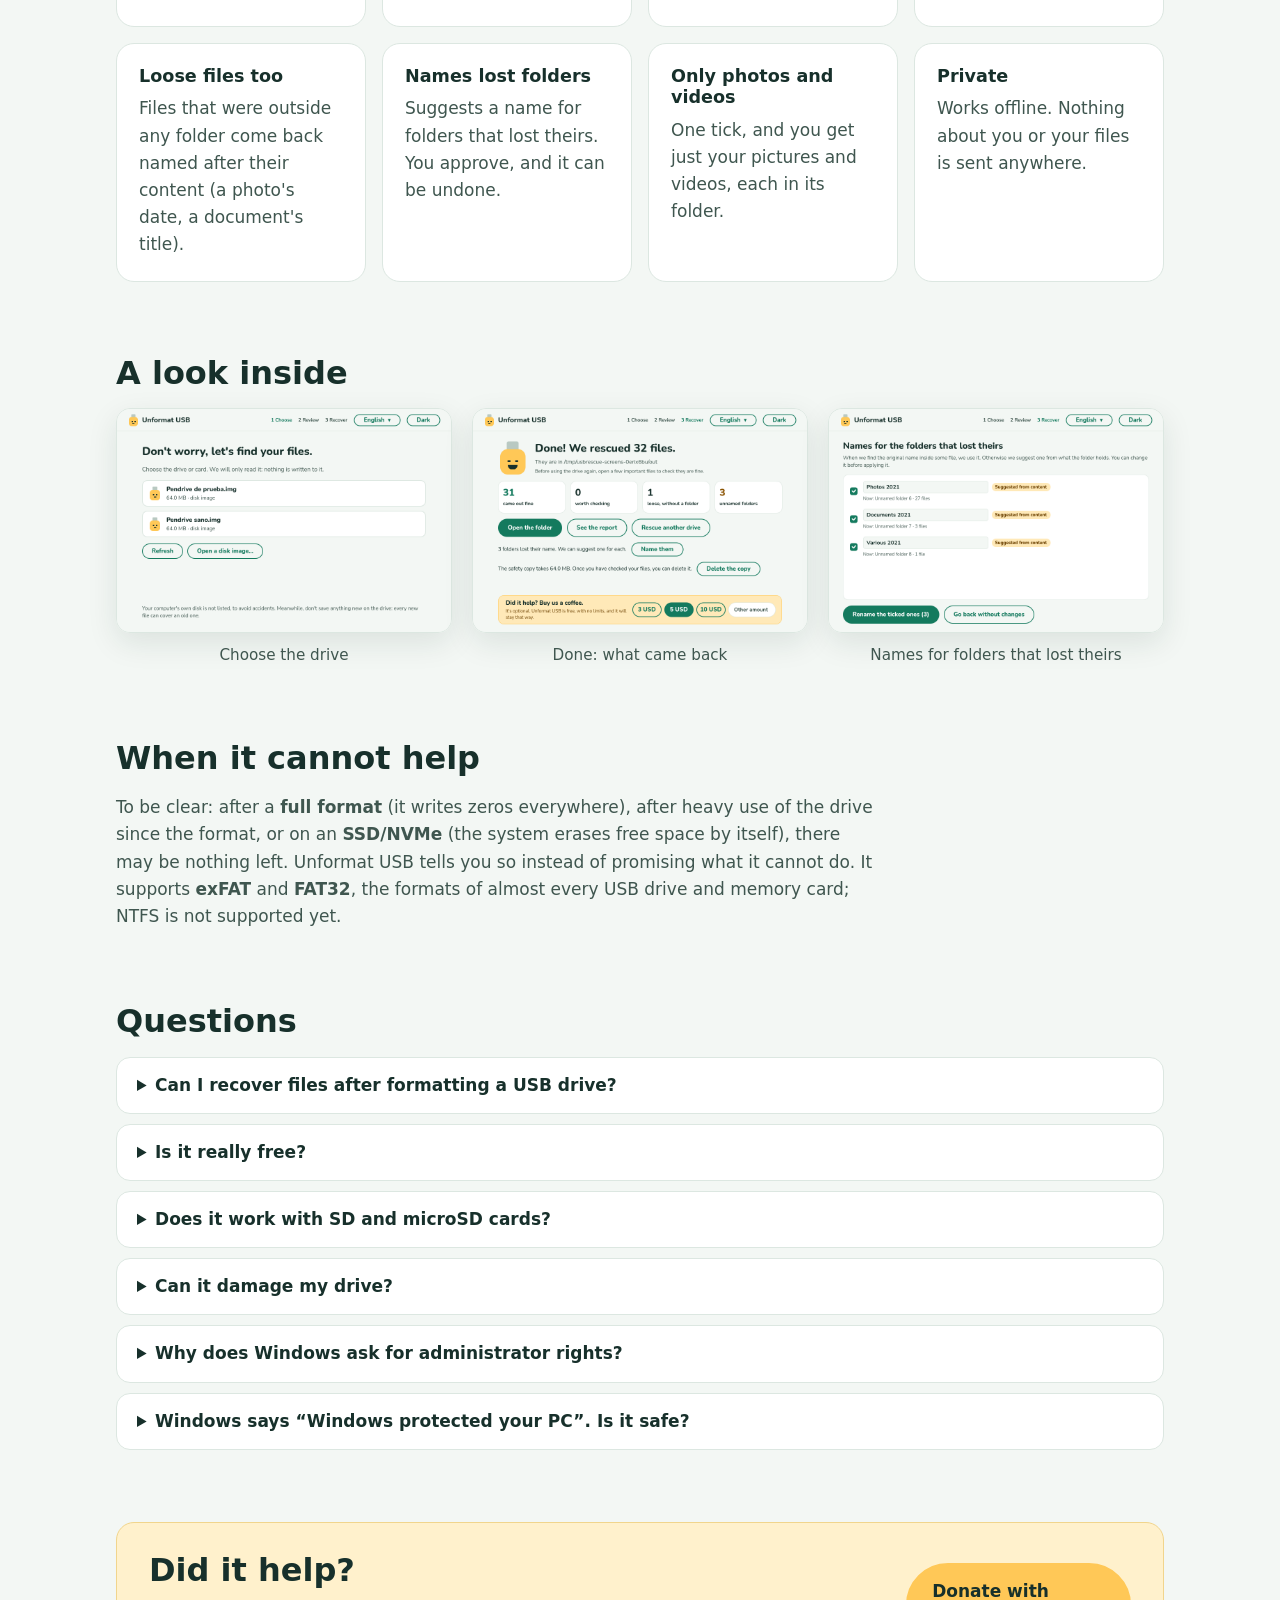
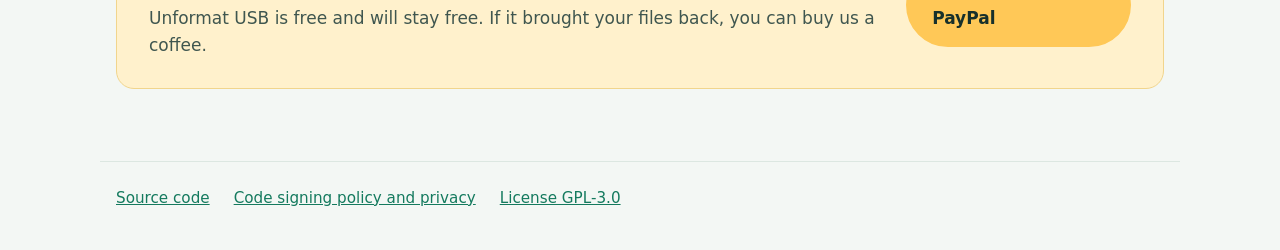
==== commit c0aed866: "Donations as a plain PayPal payment: PayPal's Donate page refuses Ecuador Version 0.1.2.  Co-Authore" ====
--- a/docs/index.html
+++ b/docs/index.html
@@ -19,7 +19,7 @@
 <meta name="theme-color" content="#147A5E">
 <link rel="icon" href="icon.svg" type="image/svg+xml">
 <link rel="stylesheet" href="style.css">
-<script type="application/ld+json">{"@context": "https://schema.org", "@type": "SoftwareApplication", "name": "Unformat USB", "softwareVersion": "0.1.1", "applicationCategory": "UtilitiesApplication", "operatingSystem": "Windows, macOS, Linux", "description": "Free, open source program that brings back the folders and files of a USB drive or memory card formatted by mistake (exFAT and FAT32). No limits, never writes to the drive. Windows, macOS and Linux.", "url": "https://aluhxp.github.io/unformat-usb/", "downloadUrl": "https://github.com/aluhxp/unformat-usb/releases/latest/download/UnformatUSB.exe", "license": "https://www.gnu.org/licenses/gpl-3.0.html", "offers": {"@type": "Offer", "price": "0", "priceCurrency": "USD"}}</script>
+<script type="application/ld+json">{"@context": "https://schema.org", "@type": "SoftwareApplication", "name": "Unformat USB", "softwareVersion": "0.1.2", "applicationCategory": "UtilitiesApplication", "operatingSystem": "Windows, macOS, Linux", "description": "Free, open source program that brings back the folders and files of a USB drive or memory card formatted by mistake (exFAT and FAT32). No limits, never writes to the drive. Windows, macOS and Linux.", "url": "https://aluhxp.github.io/unformat-usb/", "downloadUrl": "https://github.com/aluhxp/unformat-usb/releases/latest/download/UnformatUSB.exe", "license": "https://www.gnu.org/licenses/gpl-3.0.html", "offers": {"@type": "Offer", "price": "0", "priceCurrency": "USD"}}</script>
 <script type="application/ld+json">{"@context": "https://schema.org", "@type": "FAQPage", "mainEntity": [{"@type": "Question", "name": "Can I recover files after formatting a USB drive?", "acceptedAnswer": {"@type": "Answer", "text": "Usually yes. A quick format, the default on Windows, macOS and Linux, only wipes the index of the drive. The files stay where they were until something new is written over them."}}, {"@type": "Question", "name": "Is it really free?", "acceptedAnswer": {"@type": "Answer", "text": "Yes. No limits, no trial, no ads in the program. It is open source (GPL-3.0). If it helps you, you can buy us a coffee, but you don't have to."}}, {"@type": "Question", "name": "Does it work with SD and microSD cards?", "acceptedAnswer": {"@type": "Answer", "text": "Yes, with any card or USB drive formatted as exFAT or FAT32, through a card reader or adapter."}}, {"@type": "Question", "name": "Can it damage my drive?", "acceptedAnswer": {"@type": "Answer", "text": "No. It only reads. It never writes, repairs or formats the drive, and it won't save the rescued files onto the same drive."}}, {"@type": "Question", "name": "Why does Windows ask for administrator rights?", "acceptedAnswer": {"@type": "Answer", "text": "Reading a whole drive, below its files, needs them. That is the only reason."}}, {"@type": "Question", "name": "Windows says “Windows protected your PC”. Is it safe?", "acceptedAnswer": {"@type": "Answer", "text": "The program is not signed yet (a certificate is on the way). Choose “More info” and “Run anyway”. The source code is public and every version is built and tested automatically on GitHub."}}]}</script>
 <script src="ads.js" defer></script>
 </head>
@@ -43,7 +43,7 @@
       <a class="btn primary" href="https://github.com/aluhxp/unformat-usb/releases/latest/download/UnformatUSB.exe" data-os="win">Download for Windows</a>
       <a class="btn" href="https://github.com/aluhxp/unformat-usb/releases/latest/download/UnformatUSB-macOS.zip" data-os="mac">Download for macOS</a>
     </div>
-    <p class="note">Version 0.1.1 · English, Spanish and Portuguese · not signed yet: Windows may warn you, choose <em>More info → Run anyway</em>. <a class="linux" href="https://github.com/aluhxp/unformat-usb/releases/latest/download/UnformatUSB-x86_64.AppImage">Linux →</a></p>
+    <p class="note">Version 0.1.2 · English, Spanish and Portuguese · not signed yet: Windows may warn you, choose <em>More info → Run anyway</em>. <a class="linux" href="https://github.com/aluhxp/unformat-usb/releases/latest/download/UnformatUSB-x86_64.AppImage">Linux →</a></p>
   </div>
   <picture class="hero-shot">
     <source srcset="img/en_dark/3-tree.png" media="(prefers-color-scheme: dark)">
@@ -90,7 +90,7 @@
     <h2>Did it help?</h2>
     <p>Unformat USB is free and will stay free. If it brought your files back, you can buy us a coffee.</p>
   </div>
-  <a class="btn sun" href="https://www.paypal.com/donate/?business=aluhxp%40gmail.com&amp;currency_code=USD&amp;item_name=Unformat+USB" rel="noopener">Donate with PayPal</a>
+  <a class="btn sun" href="https://www.paypal.com/cgi-bin/webscr?cmd=_xclick&amp;business=aluhxp%40gmail.com&amp;item_name=Support+Unformat+USB&amp;currency_code=USD&amp;no_shipping=1" rel="noopener">Donate with PayPal</a>
 </section>
 
 <aside class="ad" data-ad-slot="bottom" aria-label="Advertisement"></aside>
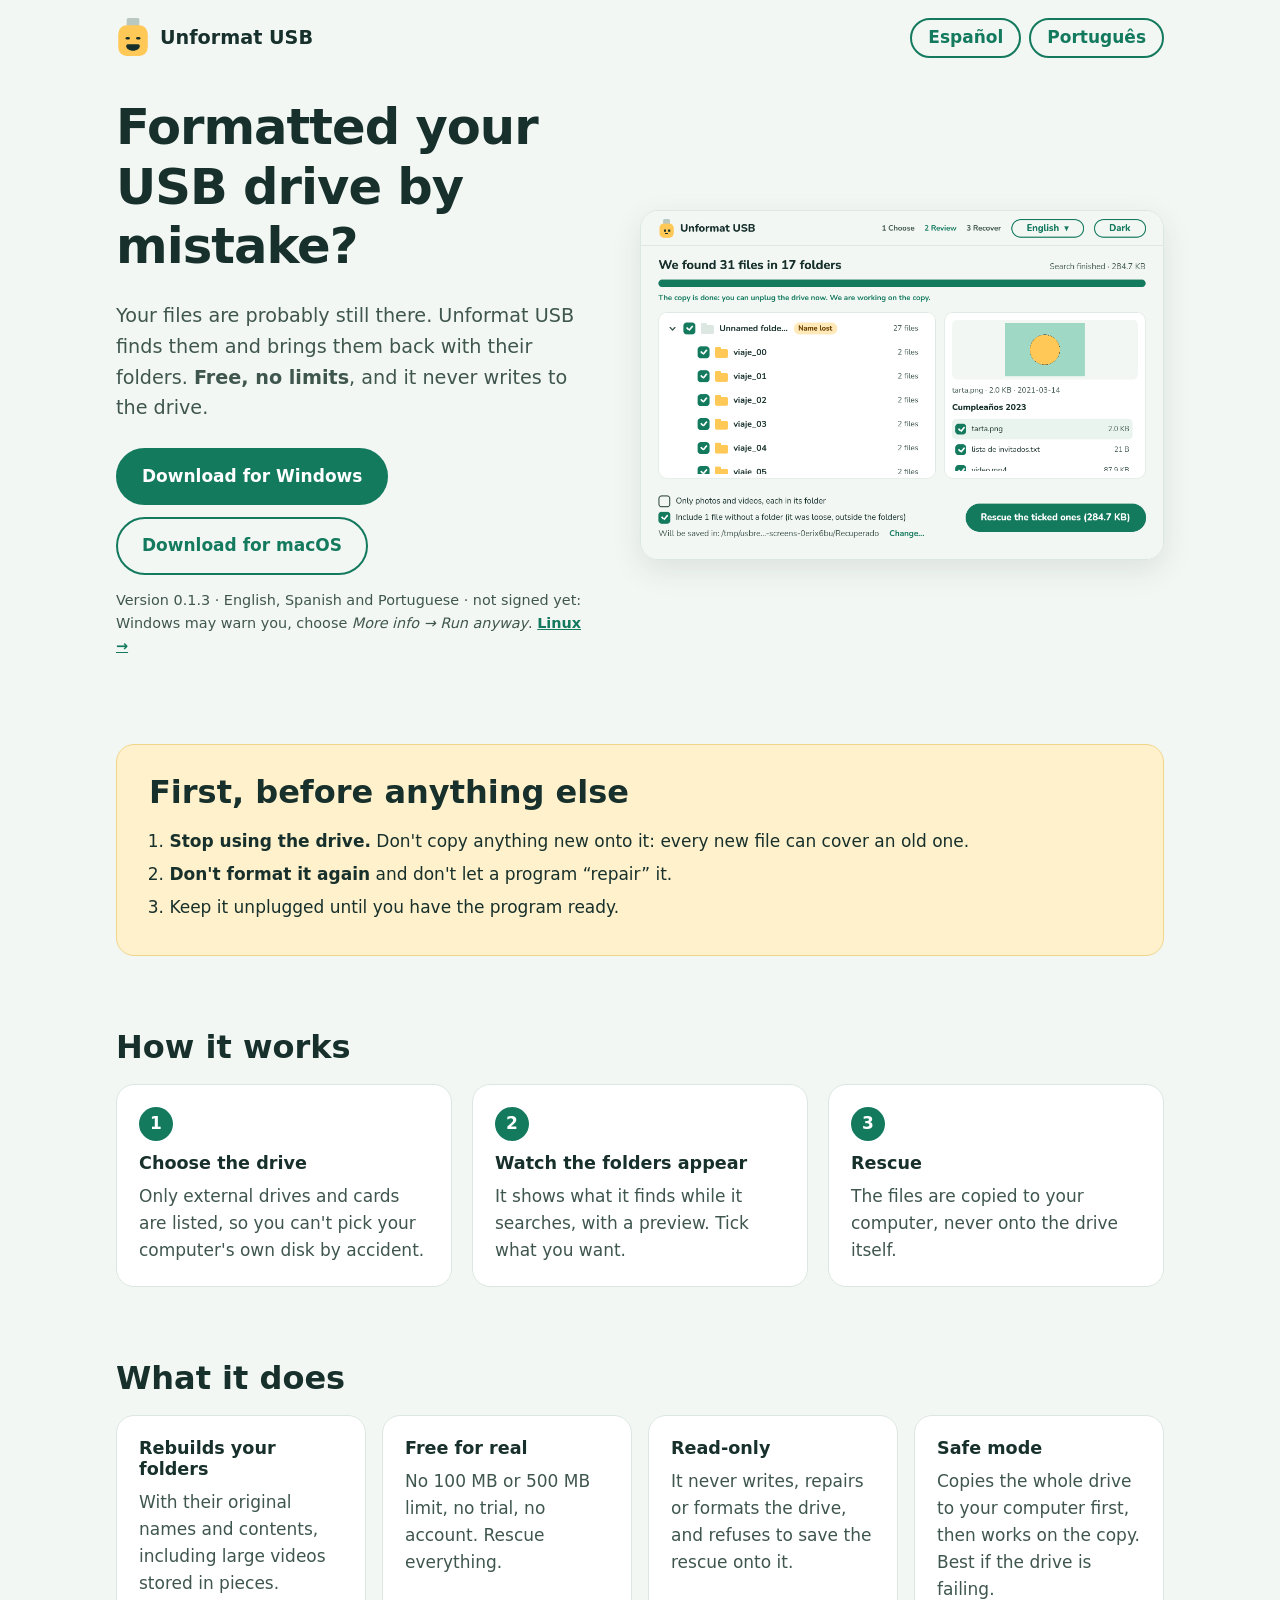
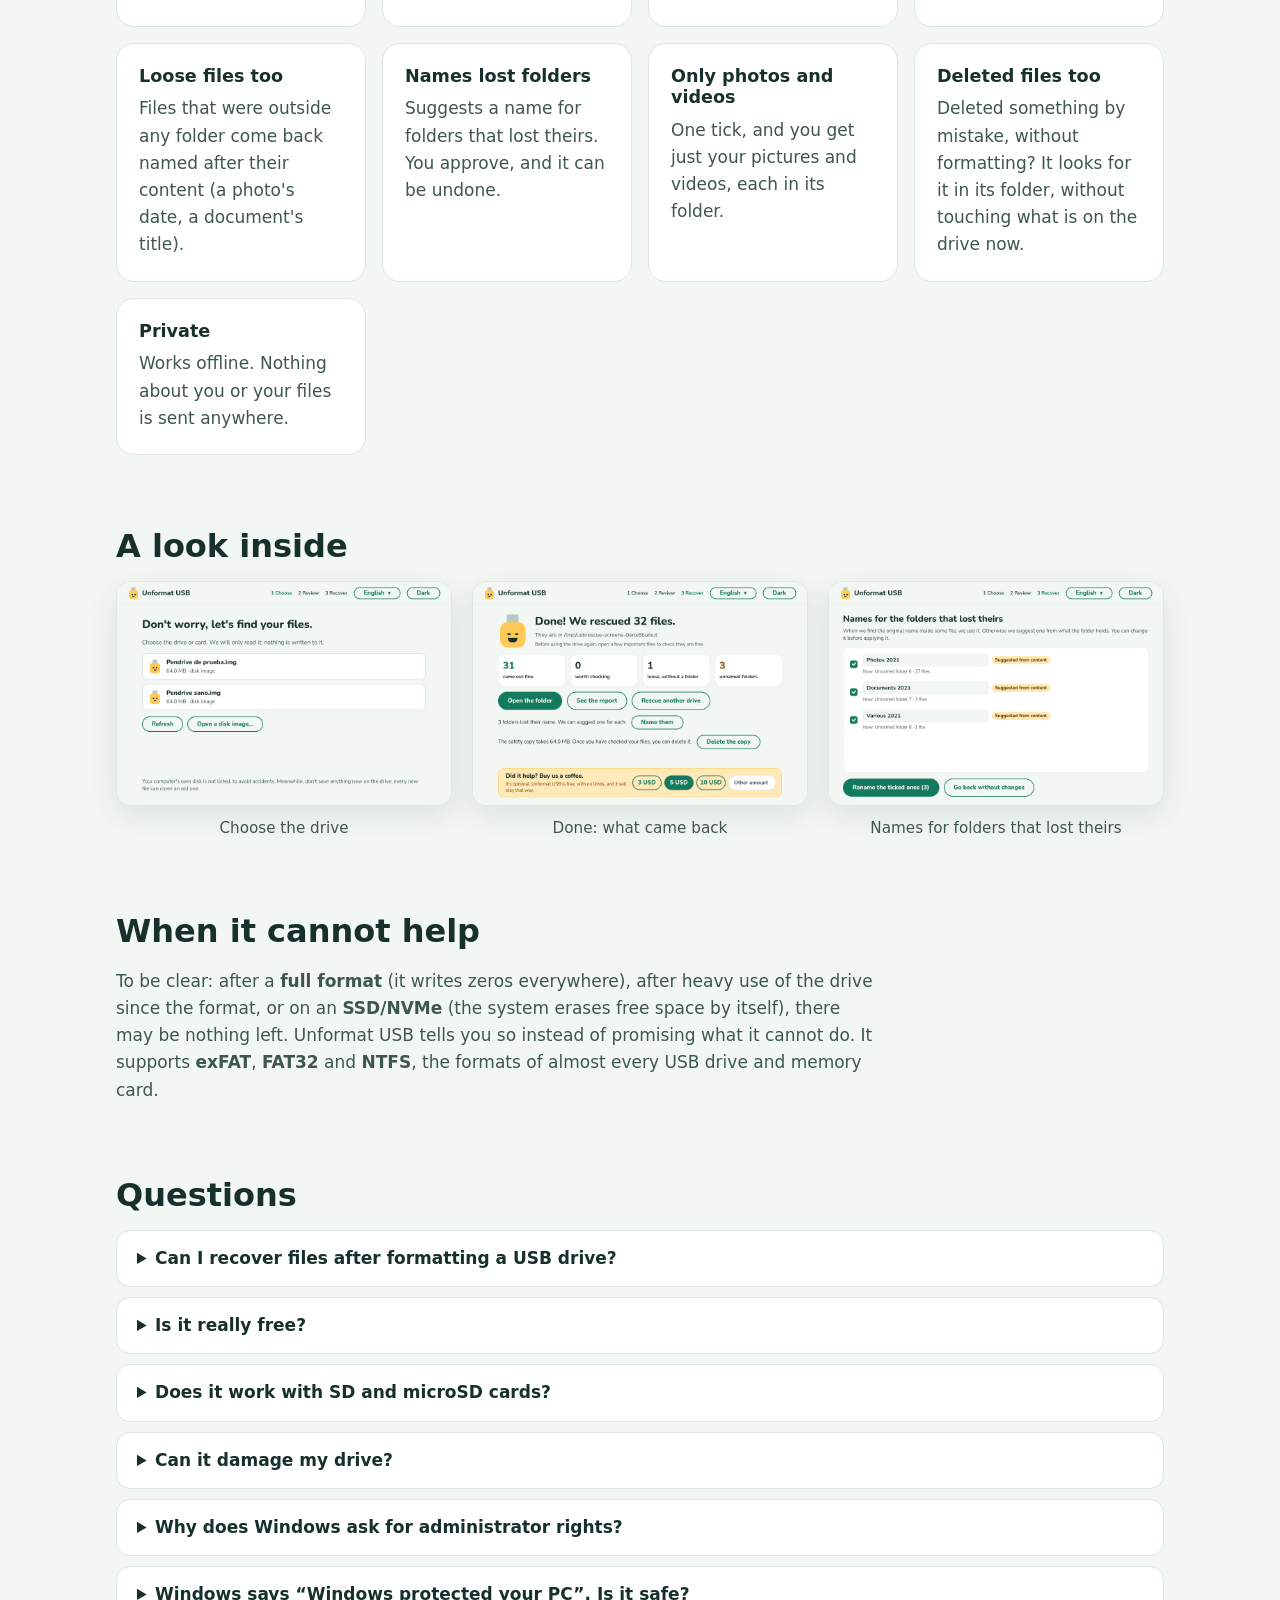
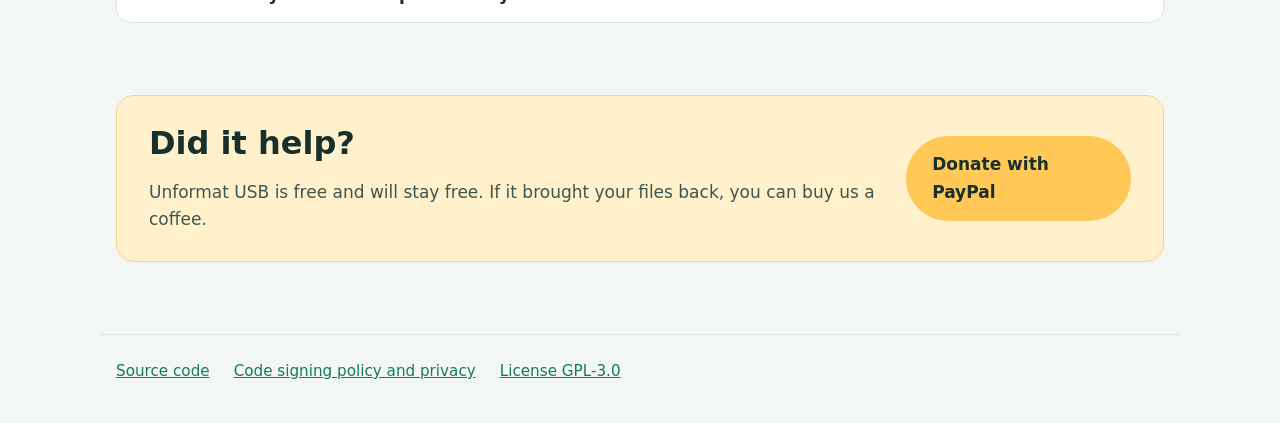
==== commit 9044d0e1: "0.1.3: NTFS and deleted files in the README, website and release notes Co-Authored-By: Claude Opus 5" ====
--- a/docs/index.html
+++ b/docs/index.html
@@ -4,7 +4,7 @@
 <meta charset="utf-8">
 <meta name="viewport" content="width=device-width, initial-scale=1">
 <title>Unformat USB: recover a USB drive formatted by mistake, free</title>
-<meta name="description" content="Free, open source program that brings back the folders and files of a USB drive or memory card formatted by mistake (exFAT and FAT32). No limits, never writes to the drive. Windows, macOS and Linux.">
+<meta name="description" content="Free, open source program that brings back the folders and files of a USB drive or memory card formatted by mistake (exFAT, FAT32 and NTFS). No limits, never writes to the drive. Windows, macOS and Linux.">
 <link rel="canonical" href="https://aluhxp.github.io/unformat-usb/">
 <link rel="alternate" hreflang="en" href="https://aluhxp.github.io/unformat-usb/">
 <link rel="alternate" hreflang="es" href="https://aluhxp.github.io/unformat-usb/es/">
@@ -12,15 +12,15 @@
 <link rel="alternate" hreflang="x-default" href="https://aluhxp.github.io/unformat-usb/">
 <meta property="og:type" content="website">
 <meta property="og:title" content="Unformat USB: recover a USB drive formatted by mistake, free">
-<meta property="og:description" content="Free, open source program that brings back the folders and files of a USB drive or memory card formatted by mistake (exFAT and FAT32). No limits, never writes to the drive. Windows, macOS and Linux.">
+<meta property="og:description" content="Free, open source program that brings back the folders and files of a USB drive or memory card formatted by mistake (exFAT, FAT32 and NTFS). No limits, never writes to the drive. Windows, macOS and Linux.">
 <meta property="og:url" content="https://aluhxp.github.io/unformat-usb/">
 <meta property="og:image" content="https://aluhxp.github.io/unformat-usb/img/en/3-tree.png">
 <meta name="twitter:card" content="summary_large_image">
 <meta name="theme-color" content="#147A5E">
 <link rel="icon" href="icon.svg" type="image/svg+xml">
 <link rel="stylesheet" href="style.css">
-<script type="application/ld+json">{"@context": "https://schema.org", "@type": "SoftwareApplication", "name": "Unformat USB", "softwareVersion": "0.1.2", "applicationCategory": "UtilitiesApplication", "operatingSystem": "Windows, macOS, Linux", "description": "Free, open source program that brings back the folders and files of a USB drive or memory card formatted by mistake (exFAT and FAT32). No limits, never writes to the drive. Windows, macOS and Linux.", "url": "https://aluhxp.github.io/unformat-usb/", "downloadUrl": "https://github.com/aluhxp/unformat-usb/releases/latest/download/UnformatUSB.exe", "license": "https://www.gnu.org/licenses/gpl-3.0.html", "offers": {"@type": "Offer", "price": "0", "priceCurrency": "USD"}}</script>
-<script type="application/ld+json">{"@context": "https://schema.org", "@type": "FAQPage", "mainEntity": [{"@type": "Question", "name": "Can I recover files after formatting a USB drive?", "acceptedAnswer": {"@type": "Answer", "text": "Usually yes. A quick format, the default on Windows, macOS and Linux, only wipes the index of the drive. The files stay where they were until something new is written over them."}}, {"@type": "Question", "name": "Is it really free?", "acceptedAnswer": {"@type": "Answer", "text": "Yes. No limits, no trial, no ads in the program. It is open source (GPL-3.0). If it helps you, you can buy us a coffee, but you don't have to."}}, {"@type": "Question", "name": "Does it work with SD and microSD cards?", "acceptedAnswer": {"@type": "Answer", "text": "Yes, with any card or USB drive formatted as exFAT or FAT32, through a card reader or adapter."}}, {"@type": "Question", "name": "Can it damage my drive?", "acceptedAnswer": {"@type": "Answer", "text": "No. It only reads. It never writes, repairs or formats the drive, and it won't save the rescued files onto the same drive."}}, {"@type": "Question", "name": "Why does Windows ask for administrator rights?", "acceptedAnswer": {"@type": "Answer", "text": "Reading a whole drive, below its files, needs them. That is the only reason."}}, {"@type": "Question", "name": "Windows says “Windows protected your PC”. Is it safe?", "acceptedAnswer": {"@type": "Answer", "text": "The program is not signed yet (a certificate is on the way). Choose “More info” and “Run anyway”. The source code is public and every version is built and tested automatically on GitHub."}}]}</script>
+<script type="application/ld+json">{"@context": "https://schema.org", "@type": "SoftwareApplication", "name": "Unformat USB", "softwareVersion": "0.1.3", "applicationCategory": "UtilitiesApplication", "operatingSystem": "Windows, macOS, Linux", "description": "Free, open source program that brings back the folders and files of a USB drive or memory card formatted by mistake (exFAT, FAT32 and NTFS). No limits, never writes to the drive. Windows, macOS and Linux.", "url": "https://aluhxp.github.io/unformat-usb/", "downloadUrl": "https://github.com/aluhxp/unformat-usb/releases/latest/download/UnformatUSB.exe", "license": "https://www.gnu.org/licenses/gpl-3.0.html", "offers": {"@type": "Offer", "price": "0", "priceCurrency": "USD"}}</script>
+<script type="application/ld+json">{"@context": "https://schema.org", "@type": "FAQPage", "mainEntity": [{"@type": "Question", "name": "Can I recover files after formatting a USB drive?", "acceptedAnswer": {"@type": "Answer", "text": "Usually yes. A quick format, the default on Windows, macOS and Linux, only wipes the index of the drive. The files stay where they were until something new is written over them."}}, {"@type": "Question", "name": "Is it really free?", "acceptedAnswer": {"@type": "Answer", "text": "Yes. No limits, no trial, no ads in the program. It is open source (GPL-3.0). If it helps you, you can buy us a coffee, but you don't have to."}}, {"@type": "Question", "name": "Does it work with SD and microSD cards?", "acceptedAnswer": {"@type": "Answer", "text": "Yes, with any card or USB drive formatted as exFAT, FAT32 or NTFS, through a card reader or adapter."}}, {"@type": "Question", "name": "Can it damage my drive?", "acceptedAnswer": {"@type": "Answer", "text": "No. It only reads. It never writes, repairs or formats the drive, and it won't save the rescued files onto the same drive."}}, {"@type": "Question", "name": "Why does Windows ask for administrator rights?", "acceptedAnswer": {"@type": "Answer", "text": "Reading a whole drive, below its files, needs them. That is the only reason."}}, {"@type": "Question", "name": "Windows says “Windows protected your PC”. Is it safe?", "acceptedAnswer": {"@type": "Answer", "text": "The program is not signed yet (a certificate is on the way). Choose “More info” and “Run anyway”. The source code is public and every version is built and tested automatically on GitHub."}}]}</script>
 <script src="ads.js" defer></script>
 </head>
 <body>
@@ -43,7 +43,7 @@
       <a class="btn primary" href="https://github.com/aluhxp/unformat-usb/releases/latest/download/UnformatUSB.exe" data-os="win">Download for Windows</a>
       <a class="btn" href="https://github.com/aluhxp/unformat-usb/releases/latest/download/UnformatUSB-macOS.zip" data-os="mac">Download for macOS</a>
     </div>
-    <p class="note">Version 0.1.2 · English, Spanish and Portuguese · not signed yet: Windows may warn you, choose <em>More info → Run anyway</em>. <a class="linux" href="https://github.com/aluhxp/unformat-usb/releases/latest/download/UnformatUSB-x86_64.AppImage">Linux →</a></p>
+    <p class="note">Version 0.1.3 · English, Spanish and Portuguese · not signed yet: Windows may warn you, choose <em>More info → Run anyway</em>. <a class="linux" href="https://github.com/aluhxp/unformat-usb/releases/latest/download/UnformatUSB-x86_64.AppImage">Linux →</a></p>
   </div>
   <picture class="hero-shot">
     <source srcset="img/en_dark/3-tree.png" media="(prefers-color-scheme: dark)">
@@ -65,7 +65,7 @@
 
 <section class="wrap">
   <h2>What it does</h2>
-  <ul class="feats"><li><h3>Rebuilds your folders</h3><p>With their original names and contents, including large videos stored in pieces.</p></li><li><h3>Free for real</h3><p>No 100 MB or 500 MB limit, no trial, no account. Rescue everything.</p></li><li><h3>Read-only</h3><p>It never writes, repairs or formats the drive, and refuses to save the rescue onto it.</p></li><li><h3>Safe mode</h3><p>Copies the whole drive to your computer first, then works on the copy. Best if the drive is failing.</p></li><li><h3>Loose files too</h3><p>Files that were outside any folder come back named after their content (a photo's date, a document's title).</p></li><li><h3>Names lost folders</h3><p>Suggests a name for folders that lost theirs. You approve, and it can be undone.</p></li><li><h3>Only photos and videos</h3><p>One tick, and you get just your pictures and videos, each in its folder.</p></li><li><h3>Private</h3><p>Works offline. Nothing about you or your files is sent anywhere.</p></li></ul>
+  <ul class="feats"><li><h3>Rebuilds your folders</h3><p>With their original names and contents, including large videos stored in pieces.</p></li><li><h3>Free for real</h3><p>No 100 MB or 500 MB limit, no trial, no account. Rescue everything.</p></li><li><h3>Read-only</h3><p>It never writes, repairs or formats the drive, and refuses to save the rescue onto it.</p></li><li><h3>Safe mode</h3><p>Copies the whole drive to your computer first, then works on the copy. Best if the drive is failing.</p></li><li><h3>Loose files too</h3><p>Files that were outside any folder come back named after their content (a photo's date, a document's title).</p></li><li><h3>Names lost folders</h3><p>Suggests a name for folders that lost theirs. You approve, and it can be undone.</p></li><li><h3>Only photos and videos</h3><p>One tick, and you get just your pictures and videos, each in its folder.</p></li><li><h3>Deleted files too</h3><p>Deleted something by mistake, without formatting? It looks for it in its folder, without touching what is on the drive now.</p></li><li><h3>Private</h3><p>Works offline. Nothing about you or your files is sent anywhere.</p></li></ul>
 </section>
 
 <section class="wrap">
@@ -75,14 +75,14 @@
 
 <section class="wrap honest">
   <h2>When it cannot help</h2>
-  <p>To be clear: after a <strong>full format</strong> (it writes zeros everywhere), after heavy use of the drive since the format, or on an <strong>SSD/NVMe</strong> (the system erases free space by itself), there may be nothing left. Unformat USB tells you so instead of promising what it cannot do. It supports <strong>exFAT</strong> and <strong>FAT32</strong>, the formats of almost every USB drive and memory card; NTFS is not supported yet.</p>
+  <p>To be clear: after a <strong>full format</strong> (it writes zeros everywhere), after heavy use of the drive since the format, or on an <strong>SSD/NVMe</strong> (the system erases free space by itself), there may be nothing left. Unformat USB tells you so instead of promising what it cannot do. It supports <strong>exFAT</strong>, <strong>FAT32</strong> and <strong>NTFS</strong>, the formats of almost every USB drive and memory card.</p>
 </section>
 
 <aside class="ad" data-ad-slot="before-faq" aria-label="Advertisement"></aside>
 
 <section class="wrap faq">
   <h2>Questions</h2>
-  <details><summary>Can I recover files after formatting a USB drive?</summary><p>Usually yes. A quick format, the default on Windows, macOS and Linux, only wipes the index of the drive. The files stay where they were until something new is written over them.</p></details><details><summary>Is it really free?</summary><p>Yes. No limits, no trial, no ads in the program. It is open source (GPL-3.0). If it helps you, you can buy us a coffee, but you don&#x27;t have to.</p></details><details><summary>Does it work with SD and microSD cards?</summary><p>Yes, with any card or USB drive formatted as exFAT or FAT32, through a card reader or adapter.</p></details><details><summary>Can it damage my drive?</summary><p>No. It only reads. It never writes, repairs or formats the drive, and it won&#x27;t save the rescued files onto the same drive.</p></details><details><summary>Why does Windows ask for administrator rights?</summary><p>Reading a whole drive, below its files, needs them. That is the only reason.</p></details><details><summary>Windows says “Windows protected your PC”. Is it safe?</summary><p>The program is not signed yet (a certificate is on the way). Choose “More info” and “Run anyway”. The source code is public and every version is built and tested automatically on GitHub.</p></details>
+  <details><summary>Can I recover files after formatting a USB drive?</summary><p>Usually yes. A quick format, the default on Windows, macOS and Linux, only wipes the index of the drive. The files stay where they were until something new is written over them.</p></details><details><summary>Is it really free?</summary><p>Yes. No limits, no trial, no ads in the program. It is open source (GPL-3.0). If it helps you, you can buy us a coffee, but you don&#x27;t have to.</p></details><details><summary>Does it work with SD and microSD cards?</summary><p>Yes, with any card or USB drive formatted as exFAT, FAT32 or NTFS, through a card reader or adapter.</p></details><details><summary>Can it damage my drive?</summary><p>No. It only reads. It never writes, repairs or formats the drive, and it won&#x27;t save the rescued files onto the same drive.</p></details><details><summary>Why does Windows ask for administrator rights?</summary><p>Reading a whole drive, below its files, needs them. That is the only reason.</p></details><details><summary>Windows says “Windows protected your PC”. Is it safe?</summary><p>The program is not signed yet (a certificate is on the way). Choose “More info” and “Run anyway”. The source code is public and every version is built and tested automatically on GitHub.</p></details>
 </section>
 
 <section class="wrap donate">
